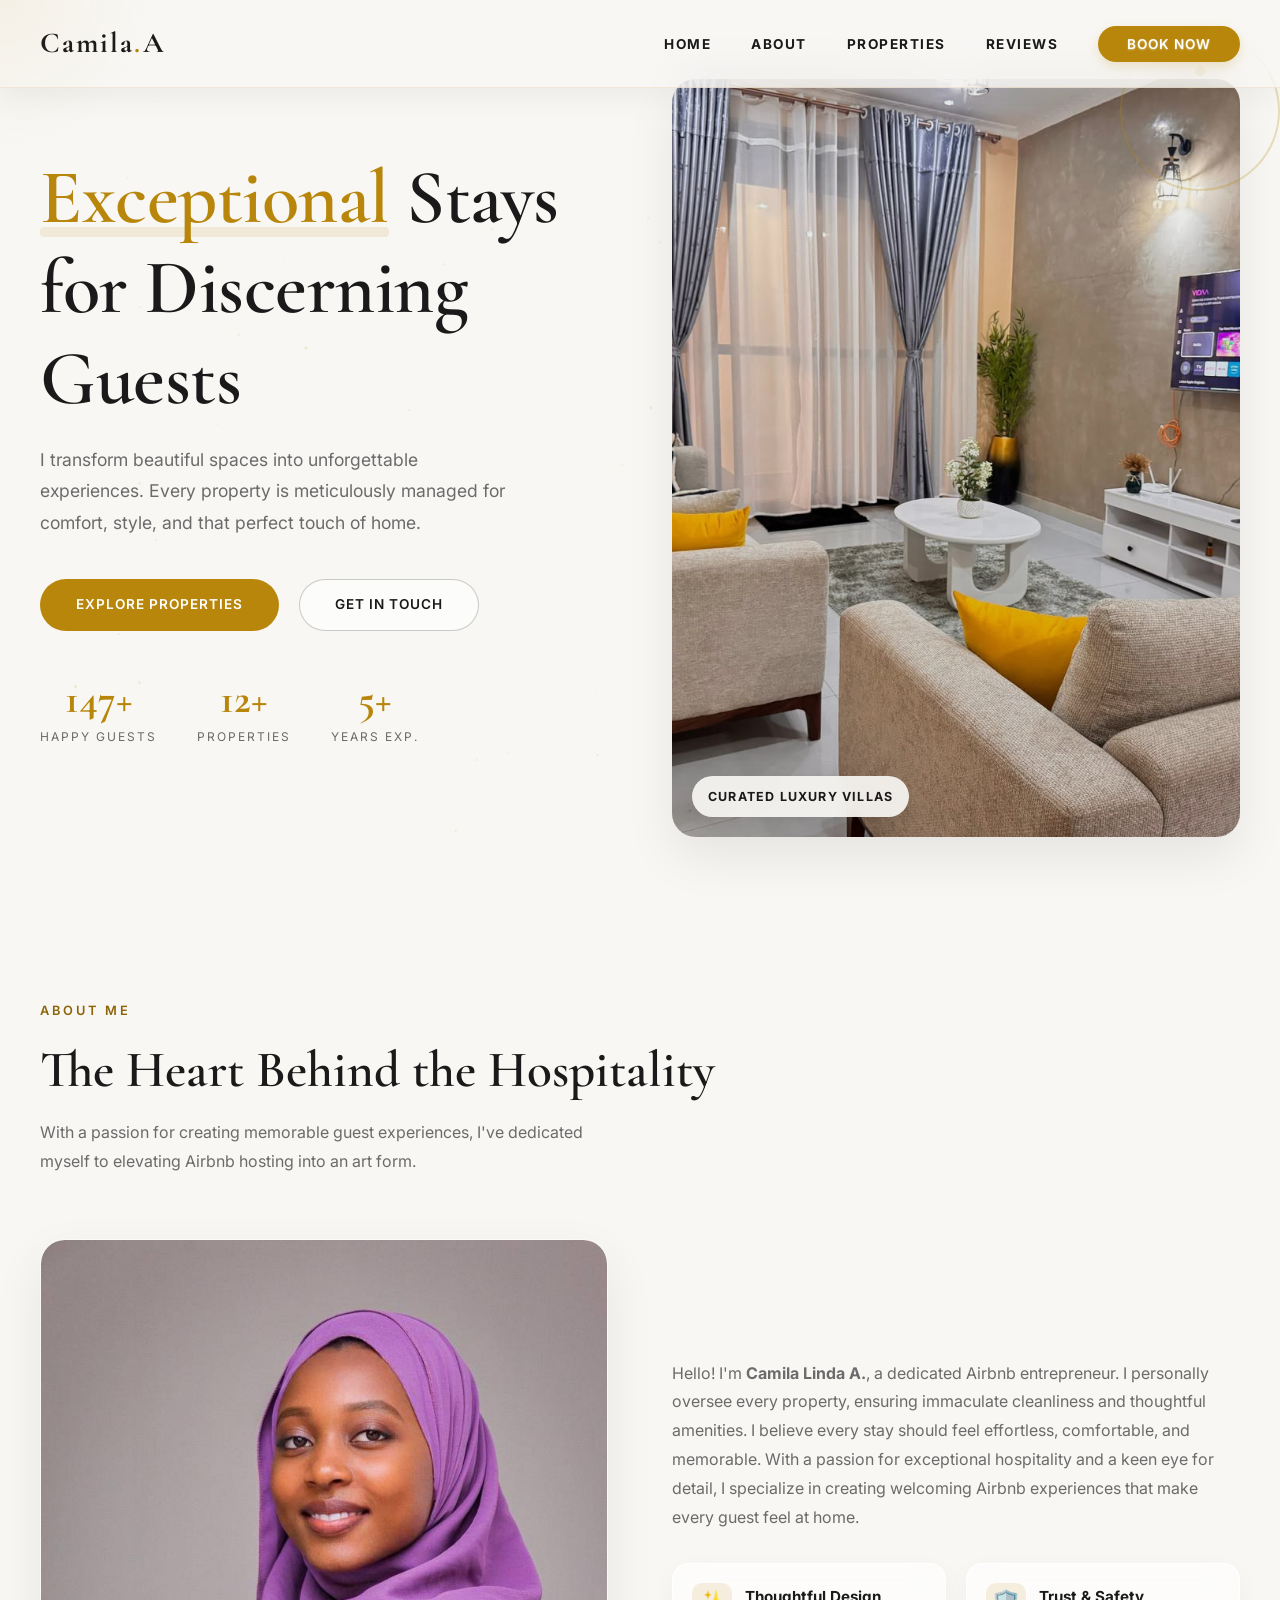
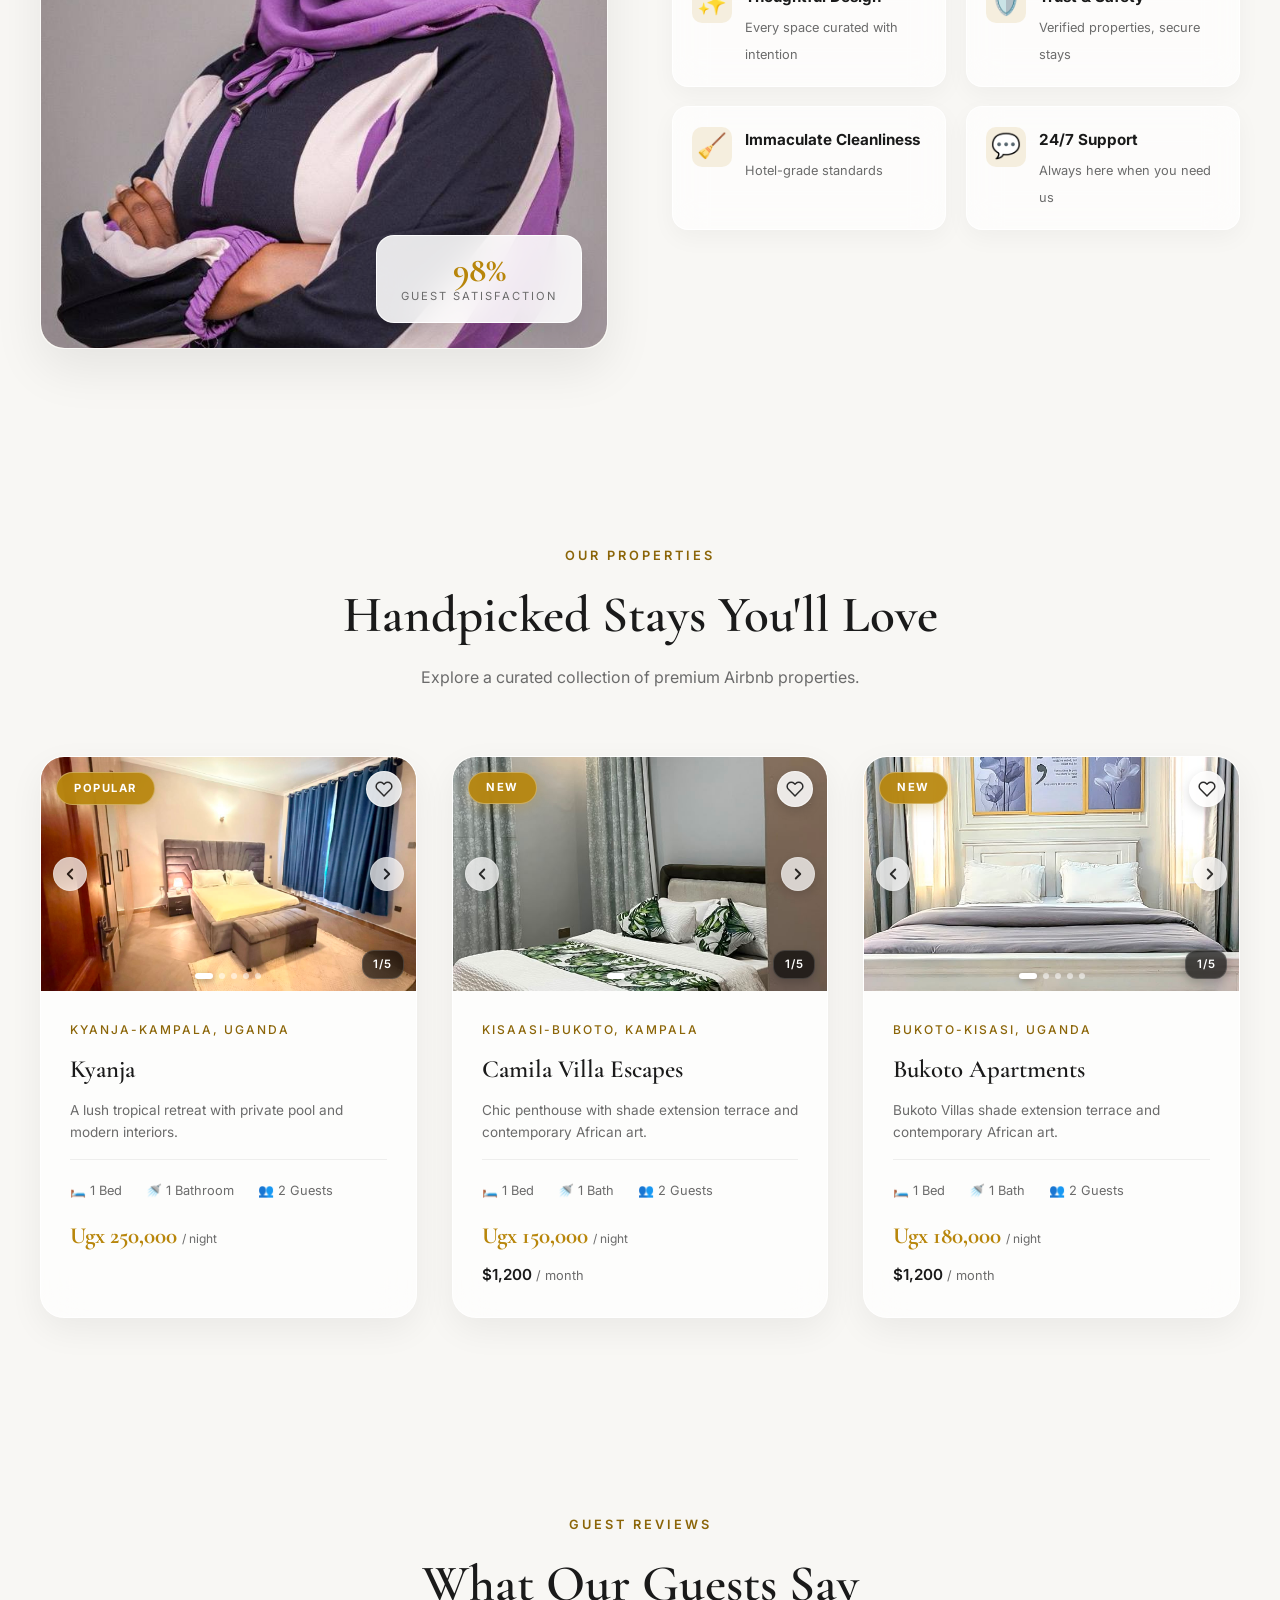
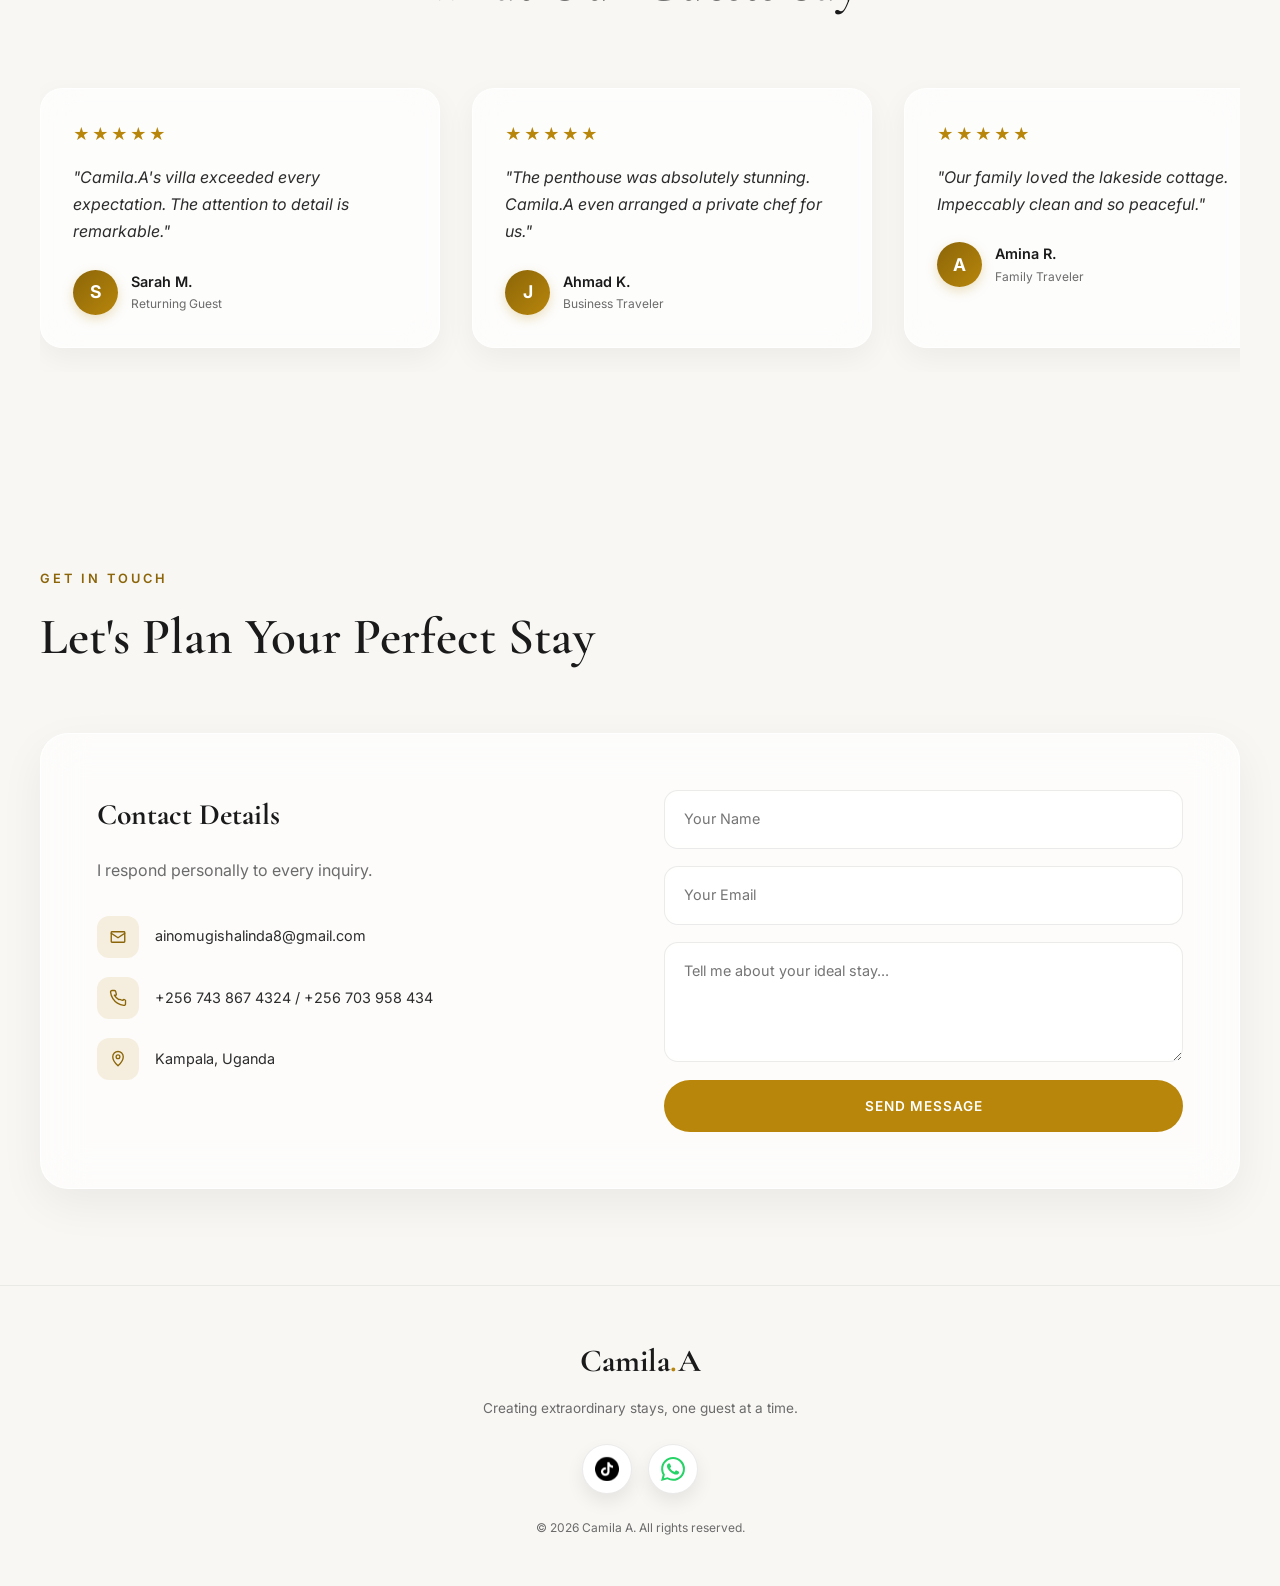
==== index.html @ 2a8a8378 "Update profile picture to camie's pic.jpg and make all property sliders smooth across all devices" ====
<!DOCTYPE html>
<html lang="en">
<head>
    <meta charset="UTF-8">
    <meta name="viewport" content="width=device-width, initial-scale=1.0">
    <meta name="description" content="Camila A. offers luxury Airbnb experiences with curated stays, elegant hospitality, and seamless guest support.">
    <meta name="theme-color" content="#F8F7F4">
    <title>Camila A. | Luxury Airbnb Portfolio</title>
    <link href="https://fonts.googleapis.com/css2?family=Cormorant+Garamond:ital,wght@0,400;0,500;0,600;0,700;1,400;1,500&family=Inter:opsz,wght@14..32,400;14..32,500;14..32,600;14..32,700&display=swap" rel="stylesheet">
    <link rel="icon" type="image/svg+xml" href="favicon.svg">
    <link rel="stylesheet" href="style.css">
</head>
<body>
    <div class="loader" id="loader">
        <div class="loader-logo">CAMILA.A</div>
        <div class="loader-bar"></div>
    </div>

    <div class="cursor-glow" id="cursorGlow"></div>
    <canvas id="particles-canvas"></canvas>
    <div class="toast" id="toast">✓ Message sent successfully!</div>

    <nav class="nav" id="nav">
        <a href="#" class="nav-logo">Camila<span>.</span>A</a>
        <ul class="nav-links" id="navLinks">
            <li><a href="#home" onclick="closeNav()">Home</a></li>
            <li><a href="#about" onclick="closeNav()">About</a></li>
            <li><a href="#properties" onclick="closeNav()">Properties</a></li>
            <li><a href="#testimonials" onclick="closeNav()">Reviews</a></li>
            <li><a href="#contact" class="nav-cta" onclick="closeNav()">Book Now</a></li>
        </ul>
        <button class="hamburger" id="hamburger" aria-label="Menu">
            <span></span><span></span><span></span>
        </button>
    </nav>

    <section class="hero" id="home">
        <div class="hero-content">
            <div class="hero-text">
                <h1><span>Exceptional</span> Stays for Discerning Guests</h1>
                <p class="hero-subtitle">I transform beautiful spaces into unforgettable experiences. Every property is meticulously managed for comfort, style, and that perfect touch of home.</p>
                <div class="hero-buttons">
                    <a href="#properties" class="btn btn-primary">Explore Properties</a>
                    <a href="#contact" class="btn btn-outline">Get in Touch</a>
                </div>
                <div class="hero-stats">
                    <div class="hero-stat"><div class="hero-stat-number" data-count="150">0</div><div class="hero-stat-label">Happy Guests</div></div>
                    <div class="hero-stat"><div class="hero-stat-number" data-count="12">0</div><div class="hero-stat-label">Properties</div></div>
                    <div class="hero-stat"><div class="hero-stat-number" data-count="5">0</div><div class="hero-stat-label">Years Exp.</div></div>
                </div>
            </div>
            <div class="hero-image-wrap">
                <div class="hero-image">
                    <img src="images/pic1.jpeg" alt="Luxury Airbnb property curated by Camila A." loading="eager">
                    <div class="hero-image-badge">Curated Luxury Villas</div>
                </div>
                <div class="hero-accent-circle"></div><div class="hero-accent-dot"></div>
            </div>
        </div>
    </section>

    <section class="section" id="about">
        <div class="section-header reveal"><div class="section-label">About Me</div><h2 class="section-title">The Heart Behind the Hospitality</h2><p class="section-desc">With a passion for creating memorable guest experiences, I've dedicated myself to elevating Airbnb hosting into an art form.</p></div>
        <div class="about-grid">
            <div class="about-image-wrap reveal">
                <img src="images/camie's pic.jpg" alt="Camila Linda A. - Founder & Airbnb Host" loading="lazy" class="about-img">
                <div class="about-badge">
                    <div class="about-badge-number">98%</div>
                    <div class="about-badge-text">Guest Satisfaction</div>
                </div>
            </div>
            <div class="reveal">
                <p class="about-intro">Hello! I'm <strong>Camila Linda A.</strong>, a dedicated Airbnb entrepreneur. I personally oversee every property, ensuring immaculate cleanliness and thoughtful amenities. I believe every stay should feel effortless, comfortable, and memorable. With a passion for exceptional hospitality and a keen eye for detail, I specialize in creating welcoming Airbnb experiences that make every guest feel at home.</p>
                <div class="about-features">
                    <div class="about-feature"><div class="about-feature-icon">✨</div><div class="about-feature-text"><strong>Thoughtful Design</strong><span>Every space curated with intention</span></div></div>
                    <div class="about-feature"><div class="about-feature-icon">🛡️</div><div class="about-feature-text"><strong>Trust & Safety</strong><span>Verified properties, secure stays</span></div></div>
                    <div class="about-feature"><div class="about-feature-icon">🧹</div><div class="about-feature-text"><strong>Immaculate Cleanliness</strong><span>Hotel-grade standards</span></div></div>
                    <div class="about-feature"><div class="about-feature-icon">💬</div><div class="about-feature-text"><strong>24/7 Support</strong><span>Always here when you need us</span></div></div>
                </div>
            </div>
        </div>
    </section>

    <section class="section" id="properties">
        <div class="section-header center reveal"><div class="section-label">Our Properties</div><h2 class="section-title">Handpicked Stays You'll Love</h2><p class="section-desc">Explore a curated collection of premium Airbnb properties.</p></div>
        <div class="properties-grid">
            <div class="property-card reveal">
                <div class="property-slider" id="kyanja-slider">
                    <div class="slider-track">
                        <div class="slide"><img src="images/pic3.jpeg" alt="Kyanja - Main View" loading="lazy"></div>
                        <div class="slide"><img src="images/pic1.jpeg" alt="Kyanja - View 1" loading="lazy"></div>
                        <div class="slide"><img src="images/pic2.jpeg" alt="Kyanja - View 2" loading="lazy"></div>
                        <div class="slide"><img src="images/pic4.jpeg" alt="Kyanja - View 3" loading="lazy"></div>
                        <div class="slide"><img src="images/pic5.jpeg" alt="Kyanja - View 4" loading="lazy"></div>
                    </div>

                    <div class="property-badge">Popular</div>

                    <button class="slider-heart-btn" aria-label="Save to favorites" title="Save to favorites">
                        <svg class="heart-icon" viewBox="0 0 24 24" fill="none" stroke="currentColor" stroke-width="2" stroke-linecap="round" stroke-linejoin="round">
                            <path d="M20.84 4.61a5.5 5.5 0 0 0-7.78 0L12 5.67l-1.06-1.06a5.5 5.5 0 0 0-7.78 7.78l1.06 1.06L12 21.23l7.78-7.78 1.06-1.06a5.5 5.5 0 0 0 0-7.78z"></path>
                        </svg>
                    </button>

                    <button class="slider-arrow prev-arrow" aria-label="Previous Image">
                        <svg width="18" height="18" viewBox="0 0 24 24" fill="none" stroke="currentColor" stroke-width="2.5" stroke-linecap="round" stroke-linejoin="round">
                            <polyline points="15 18 9 12 15 6"></polyline>
                        </svg>
                    </button>
                    <button class="slider-arrow next-arrow" aria-label="Next Image">
                        <svg width="18" height="18" viewBox="0 0 24 24" fill="none" stroke="currentColor" stroke-width="2.5" stroke-linecap="round" stroke-linejoin="round">
                            <polyline points="9 18 15 12 9 6"></polyline>
                        </svg>
                    </button>

                    <div class="slider-dots">
                        <span class="dot active" data-index="0"></span>
                        <span class="dot" data-index="1"></span>
                        <span class="dot" data-index="2"></span>
                        <span class="dot" data-index="3"></span>
                        <span class="dot" data-index="4"></span>
                    </div>

                    <div class="slider-counter">
                        <span class="current-slide">1</span>/<span class="total-slides">5</span>
                    </div>
                </div>
                <div class="property-body">
                    <div class="property-location"> Kyanja-Kampala, Uganda</div>
                    <div class="property-name">Kyanja</div>
                    <div class="property-desc">A lush tropical retreat with private pool and modern interiors.</div>
                    <div class="property-meta"><span>🛏️ 1 Bed</span><span>🚿 1 Bathroom</span><span>👥 2 Guests</span></div>
                    <div class="property-price">Ugx 250,000 <small>/ night</small></div>
                </div>
            </div>
            <div class="property-card reveal">
                <div class="property-slider" id="camila-villa-slider">
                    <div class="slider-track">
                        <div class="slide"><img src="images/pic001.jpeg" alt="Camila Villa Escapes - Main View" loading="lazy"></div>
                        <div class="slide"><img src="images/camie001.jpeg" alt="Camila Villa Escapes - View 1" loading="lazy"></div>
                        <div class="slide"><img src="images/camie002.jpeg" alt="Camila Villa Escapes - View 2" loading="lazy"></div>
                        <div class="slide"><img src="images/camie003.jpeg" alt="Camila Villa Escapes - View 3" loading="lazy"></div>
                        <div class="slide"><img src="images/camie004.jpeg" alt="Camila Villa Escapes - View 4" loading="lazy"></div>
                    </div>

                    <!-- Top-Left 'New' Badge -->
                    <div class="property-badge">New</div>

                    <!-- Top-Right Heart Icon -->
                    <button class="slider-heart-btn" aria-label="Save to favorites" title="Save to favorites">
                        <svg class="heart-icon" viewBox="0 0 24 24" fill="none" stroke="currentColor" stroke-width="2" stroke-linecap="round" stroke-linejoin="round">
                            <path d="M20.84 4.61a5.5 5.5 0 0 0-7.78 0L12 5.67l-1.06-1.06a5.5 5.5 0 0 0-7.78 7.78l1.06 1.06L12 21.23l7.78-7.78 1.06-1.06a5.5 5.5 0 0 0 0-7.78z"></path>
                        </svg>
                    </button>

                    <!-- Left and Right Navigation Arrows -->
                    <button class="slider-arrow prev-arrow" aria-label="Previous Image">
                        <svg width="18" height="18" viewBox="0 0 24 24" fill="none" stroke="currentColor" stroke-width="2.5" stroke-linecap="round" stroke-linejoin="round">
                            <polyline points="15 18 9 12 15 6"></polyline>
                        </svg>
                    </button>
                    <button class="slider-arrow next-arrow" aria-label="Next Image">
                        <svg width="18" height="18" viewBox="0 0 24 24" fill="none" stroke="currentColor" stroke-width="2.5" stroke-linecap="round" stroke-linejoin="round">
                            <polyline points="9 18 15 12 9 6"></polyline>
                        </svg>
                    </button>

                    
                    <div class="slider-dots">
                        <span class="dot active" data-index="0"></span>
                        <span class="dot" data-index="1"></span>
                        <span class="dot" data-index="2"></span>
                        <span class="dot" data-index="3"></span>
                        <span class="dot" data-index="4"></span>
                    </div>

                    
                    <div class="slider-counter">
                        <span class="current-slide">1</span>/<span class="total-slides">5</span>
                    </div>
                </div>
                <div class="property-body">
                    <div class="property-location"> Kisaasi-Bukoto, Kampala</div>
                    <div class="property-name">Camila Villa Escapes</div>
                    <div class="property-desc">Chic penthouse with shade extension terrace and contemporary African art.</div>
                    <div class="property-meta"><span>🛏️ 1 Bed</span><span>🚿 1 Bath</span><span>👥 2 Guests</span></div>
                    <div class="property-price">Ugx 150,000 <small>/ night</small></div>
                    <div class="property-price-monthly">$1,200 <small>/ month</small></div>
                </div>
            </div>
            <div class="property-card reveal">
                <div class="property-slider" id="bukoto-slider">
                    <div class="slider-track">
                        <div class="slide"><img src="images/pic006.jpeg" alt="Bukoto Apartments - Main View" loading="lazy"></div>
                        <div class="slide"><img src="images/bukoto001.jpeg" alt="Bukoto Apartments - View 1" loading="lazy"></div>
                        <div class="slide"><img src="images/bukoto002.jpeg" alt="Bukoto Apartments - View 2" loading="lazy"></div>
                        <div class="slide"><img src="images/bukoto003.jpeg" alt="Bukoto Apartments - View 3" loading="lazy"></div>
                        <div class="slide"><img src="images/bukoto004.jpeg" alt="Bukoto Apartments - View 4" loading="lazy"></div>
                    </div>

                    
                    <div class="property-badge">New</div>

                    
                    <button class="slider-heart-btn" aria-label="Save to favorites" title="Save to favorites">
                        <svg class="heart-icon" viewBox="0 0 24 24" fill="none" stroke="currentColor" stroke-width="2" stroke-linecap="round" stroke-linejoin="round">
                            <path d="M20.84 4.61a5.5 5.5 0 0 0-7.78 0L12 5.67l-1.06-1.06a5.5 5.5 0 0 0-7.78 7.78l1.06 1.06L12 21.23l7.78-7.78 1.06-1.06a5.5 5.5 0 0 0 0-7.78z"></path>
                        </svg>
                    </button>

                    
                    <button class="slider-arrow prev-arrow" aria-label="Previous Image">
                        <svg width="18" height="18" viewBox="0 0 24 24" fill="none" stroke="currentColor" stroke-width="2.5" stroke-linecap="round" stroke-linejoin="round">
                            <polyline points="15 18 9 12 15 6"></polyline>
                        </svg>
                    </button>
                    <button class="slider-arrow next-arrow" aria-label="Next Image">
                        <svg width="18" height="18" viewBox="0 0 24 24" fill="none" stroke="currentColor" stroke-width="2.5" stroke-linecap="round" stroke-linejoin="round">
                            <polyline points="9 18 15 12 9 6"></polyline>
                        </svg>
                    </button>

                    
                    <div class="slider-dots">
                        <span class="dot active" data-index="0"></span>
                        <span class="dot" data-index="1"></span>
                        <span class="dot" data-index="2"></span>
                        <span class="dot" data-index="3"></span>
                        <span class="dot" data-index="4"></span>
                    </div>

                    
                    <div class="slider-counter">
                        <span class="current-slide">1</span>/<span class="total-slides">5</span>
                    </div>
                </div>
                <div class="property-body">
                    <div class="property-location">Bukoto-Kisasi, Uganda</div>
                    <div class="property-name">Bukoto Apartments</div>
                    <div class="property-desc">Bukoto Villas shade extension terrace and contemporary African art.</div>
                    <div class="property-meta"><span>🛏️ 1 Bed</span><span>🚿 1 Bath</span><span>👥 2 Guests</span></div>
                    <div class="property-price">Ugx 180,000 <small>/ night</small></div>
                    <div class="property-price-monthly">$1,200 <small>/ month</small></div>
                </div>
            </div>
        </div>
    </section>

    <section class="section" id="testimonials">
        <div class="section-header center reveal"><div class="section-label">Guest Reviews</div><h2 class="section-title">What Our Guests Say</h2></div>
        <div class="testimonials-slider reveal">
            <div class="testimonial-card"><div class="testimonial-stars">★★★★★</div><p class="testimonial-text">"Camila.A's villa exceeded every expectation. The attention to detail is remarkable."</p><div class="testimonial-author"><div class="testimonial-avatar">S</div><div><div class="testimonial-name">Sarah M.</div><div class="testimonial-role">Returning Guest</div></div></div></div>
            <div class="testimonial-card"><div class="testimonial-stars">★★★★★</div><p class="testimonial-text">"The penthouse was absolutely stunning. Camila.A even arranged a private chef for us."</p><div class="testimonial-author"><div class="testimonial-avatar">J</div><div><div class="testimonial-name">Ahmad K.</div><div class="testimonial-role">Business Traveler</div></div></div></div>
            <div class="testimonial-card"><div class="testimonial-stars">★★★★★</div><p class="testimonial-text">"Our family loved the lakeside cottage. Impeccably clean and so peaceful."</p><div class="testimonial-author"><div class="testimonial-avatar">A</div><div><div class="testimonial-name">Amina R.</div><div class="testimonial-role">Family Traveler</div></div></div></div>
        </div>
    </section>

    <section class="section" id="contact">
        <div class="section-header reveal"><div class="section-label">Get in Touch</div><h2 class="section-title">Let's Plan Your Perfect Stay</h2></div>
        <div class="contact-grid reveal">
            <div class="contact-info"><h3>Contact Details</h3><p class="contact-intro">I respond personally to every inquiry.</p><div class="contact-detail"><div class="contact-detail-icon" aria-hidden="true"><svg viewBox="0 0 24 24" fill="none" stroke="currentColor" stroke-width="1.8" stroke-linecap="round" stroke-linejoin="round"><path d="M4 5h16a1 1 0 0 1 1 1v12a1 1 0 0 1-1 1H4a1 1 0 0 1-1-1V6a1 1 0 0 1 1-1z"></path><path d="m21 7-9 6-9-6"></path></svg></div><div>ainomugishalinda8@gmail.com</div></div><div class="contact-detail"><div class="contact-detail-icon" aria-hidden="true"><svg viewBox="0 0 24 24" fill="none" stroke="currentColor" stroke-width="1.8" stroke-linecap="round" stroke-linejoin="round"><path d="M22 16.92v3a2 2 0 0 1-2.18 2 19.79 19.79 0 0 1-8.63-3.07 19.5 19.5 0 0 1-6-6A19.79 19.79 0 0 1 2.08 4.18 2 2 0 0 1 4.06 2h3a2 2 0 0 1 2 1.72c.12.87.33 1.72.63 2.54a2 2 0 0 1-.45 2.11L7.1 8.1a16 16 0 0 0 6 6l.73-.14a2 2 0 0 1 2.11.45c.82.3 1.67.51 2.54.63A2 2 0 0 1 22 16.92z"></path></svg></div><div>+256 743 867 4324 / +256 703 958 434</div></div><div class="contact-detail"><div class="contact-detail-icon" aria-hidden="true"><svg viewBox="0 0 24 24" fill="none" stroke="currentColor" stroke-width="1.8" stroke-linecap="round" stroke-linejoin="round"><path d="M12 21s7-6.1 7-12a7 7 0 1 0-14 0c0 5.9 7 12 7 12z"></path><circle cx="12" cy="9" r="2.5"></circle></svg></div><div>Kampala, Uganda</div></div></div>
            <form class="contact-form" id="contactForm" action="https://formsubmit.co/ajax/ainomugishalinda8@gmail.com" method="POST" accept-charset="UTF-8"><input type="text" name="name" placeholder="Your Name" required><input type="email" name="email" placeholder="Your Email" required><textarea name="message" placeholder="Tell me about your ideal stay..." required></textarea><input type="hidden" name="_subject" value="New inquiry from Camila A. portfolio"><input type="hidden" name="_template" value="table"><input type="hidden" name="_captcha" value="false"><button type="submit" class="btn btn-primary">Send Message</button></form>
        </div>
    </section>

    <footer class="footer">
        <div class="footer-logo">Camila<span>.</span>A</div>
        <p>Creating extraordinary stays, one guest at a time.</p>
        <div class="footer-socials">
            <a class="social-tiktok" href="https://www.tiktok.com/@thatapartmentbabe" target="_blank" rel="noopener noreferrer" aria-label="TikTok">
                <img src="icons/3116491.png" alt="TikTok">
            </a>
            <a class="social-whatsapp" href="https://wa.me/256743867324" target="_blank" rel="noopener noreferrer" aria-label="WhatsApp" title="Chat on WhatsApp">
                <svg width="24" height="24" viewBox="0 0 24 24" fill="#25D366">
                    <path d="M17.472 14.382c-.297-.149-1.758-.867-2.03-.967-.273-.099-.471-.148-.67.15-.197.297-.767.966-.94 1.164-.173.199-.347.223-.644.075-.297-.15-1.255-.463-2.39-1.475-.883-.788-1.48-1.761-1.653-2.059-.173-.297-.018-.458.13-.606.134-.133.298-.347.446-.521.151-.172.2-.296.3-.495.099-.198.05-.372-.025-.521-.075-.148-.669-1.611-.916-2.206-.242-.579-.487-.501-.669-.51l-.57-.01c-.198 0-.52.074-.792.372s-1.04 1.016-1.04 2.479 1.065 2.876 1.213 3.074c.149.198 2.095 3.2 5.076 4.487.709.306 1.263.489 1.694.626.712.226 1.36.194 1.872.118.571-.085 1.758-.719 2.006-1.413.248-.695.248-1.29.173-1.414-.074-.124-.272-.198-.57-.347m-5.421 7.403h-.004a9.87 9.87 0 01-5.031-1.378l-.361-.214-3.741.982.998-3.648-.235-.374a9.86 9.86 0 01-1.51-5.26c.001-5.45 4.436-9.884 9.888-9.884 2.64 0 5.122 1.03 6.988 2.898a9.825 9.825 0 012.893 6.994c-.003 5.45-4.437 9.884-9.885 9.884m8.413-18.297A11.815 11.815 0 0012.05 0C5.495 0 .16 5.335.157 11.892c-.001 2.096.547 4.142 1.588 5.945L0 24l6.335-1.662a11.818 11.818 0 005.71 1.461h.005c6.554 0 11.89-5.335 11.893-11.893a11.821 11.821 0 00-3.475-8.412"/>
                </svg>
            </a>
        </div>
        <p style="font-size:0.75rem;">© 2026 Camila A. All rights reserved.</p>
    </footer>

    
    <a href="https://wa.me/256743867324" target="_blank" rel="noopener noreferrer" class="whatsapp-float" id="whatsappFloat" aria-label="Chat on WhatsApp" title="Chat on WhatsApp">
        <svg class="whatsapp-icon-svg" width="32" height="32" viewBox="0 0 24 24" fill="#FFFFFF">
            <path d="M17.472 14.382c-.297-.149-1.758-.867-2.03-.967-.273-.099-.471-.148-.67.15-.197.297-.767.966-.94 1.164-.173.199-.347.223-.644.075-.297-.15-1.255-.463-2.39-1.475-.883-.788-1.48-1.761-1.653-2.059-.173-.297-.018-.458.13-.606.134-.133.298-.347.446-.521.151-.172.2-.296.3-.495.099-.198.05-.372-.025-.521-.075-.148-.669-1.611-.916-2.206-.242-.579-.487-.501-.669-.51l-.57-.01c-.198 0-.52.074-.792.372s-1.04 1.016-1.04 2.479 1.065 2.876 1.213 3.074c.149.198 2.095 3.2 5.076 4.487.709.306 1.263.489 1.694.626.712.226 1.36.194 1.872.118.571-.085 1.758-.719 2.006-1.413.248-.695.248-1.29.173-1.414-.074-.124-.272-.198-.57-.347m-5.421 7.403h-.004a9.87 9.87 0 01-5.031-1.378l-.361-.214-3.741.982.998-3.648-.235-.374a9.86 9.86 0 01-1.51-5.26c.001-5.45 4.436-9.884 9.888-9.884 2.64 0 5.122 1.03 6.988 2.898a9.825 9.825 0 012.893 6.994c-.003 5.45-4.437 9.884-9.885 9.884m8.413-18.297A11.815 11.815 0 0012.05 0C5.495 0 .16 5.335.157 11.892c-.001 2.096.547 4.142 1.588 5.945L0 24l6.335-1.662a11.818 11.818 0 005.71 1.461h.005c6.554 0 11.89-5.335 11.893-11.893a11.821 11.821 0 00-3.475-8.412"/>
        </svg>
    </a>

    <script src="script.js"></script>
</body>
</html>
---- style.css ----
:root {
    --bg: #F8F7F4;
    --bg-secondary: #F1EFEB;
    --bg-card: #FFFFFF;
    --gold: #B8860B;
    --gold-light: #D4AF37;
    --gold-dark: #8B6508;
    --accent-teal: #3D5A5C;
    --text: #2C2C2C;
    --text-light: #6B6B6B;
    --text-dark: #1A1A1A;
    --border-subtle: rgba(0, 0, 0, 0.06);
    --shadow-card: 0 20px 50px rgba(0, 0, 0, 0.08);
    --shadow-gold: 0 8px 24px rgba(184, 134, 11, 0.15);
    --transition-smooth: cubic-bezier(0.25, 0.46, 0.45, 0.94);
    --transition-bounce: cubic-bezier(0.34, 1.56, 0.64, 1);
}

* { margin: 0; padding: 0; box-sizing: border-box; }

html { scroll-behavior: smooth; scroll-padding-top: 100px; scrollbar-width: thin; scrollbar-color: var(--gold) var(--bg); }
img { display: block; max-width: 100%; height: auto; }
button, input, textarea, select { font: inherit; }
::-webkit-scrollbar { width: 6px; }
::-webkit-scrollbar-track { background: var(--bg); }
::-webkit-scrollbar-thumb { background: var(--gold); border-radius: 10px; }

body {
    font-family: 'Inter', sans-serif;
    background-color: var(--bg);
    color: var(--text);
    overflow-x: hidden;
    line-height: 1.7;
    -webkit-font-smoothing: antialiased;
}

#particles-canvas {
    position: fixed; top: 0; left: 0; width: 100%; height: 100%;
    pointer-events: none; z-index: 0; opacity: 0.25;
}

.loader {
    position: fixed; top: 0; left: 0; width: 100%; height: 100%;
    background: var(--bg); z-index: 9999; display: flex;
    align-items: center; justify-content: center;
    transition: opacity 0.6s ease, visibility 0.6s ease;
}
.loader.hidden { opacity: 0; visibility: hidden; pointer-events: none; }
.loader-logo {
    font-family: 'Cormorant Garamond', serif;
    font-size: 3.5rem; font-weight: 600; color: var(--gold);
    letter-spacing: 4px; animation: loaderPulse 1.5s ease-in-out infinite;
}
.loader-bar {
    width: 120px; height: 2px; background: rgba(184, 134, 11, 0.2);
    margin: 20px auto 0; border-radius: 2px; overflow: hidden; position: relative;
}
.loader-bar::after {
    content: ''; position: absolute; top: 0; left: -100%; width: 100%; height: 100%;
    background: var(--gold); animation: loaderBar 1.2s ease-in-out infinite;
}
@keyframes loaderPulse {
    0%, 100% { opacity: 0.6; transform: scale(0.97); }
    50% { opacity: 1; transform: scale(1); }
}
@keyframes loaderBar {
    0% { left: -100%; } 50% { left: 100%; } 100% { left: 100%; }
}

.nav {
    position: fixed; top: 0; left: 0; width: 100%; z-index: 1000;
    padding: 1.2rem 2.5rem; transition: all 0.4s var(--transition-smooth);
    display: flex; align-items: center; justify-content: space-between;
    background: rgba(248, 247, 244, 0.72);
    backdrop-filter: blur(22px);
    -webkit-backdrop-filter: blur(22px);
    border-bottom: 1px solid rgba(184, 134, 11, 0.12);
    box-shadow: 0 10px 30px rgba(0, 0, 0, 0.05);
}
.nav.scrolled {
    background: rgba(248, 247, 244, 0.95); backdrop-filter: blur(24px);
    -webkit-backdrop-filter: blur(24px); padding: 0.9rem 2.5rem;
    border-bottom: 1px solid rgba(184, 134, 11, 0.16); box-shadow: 0 12px 35px rgba(0, 0, 0, 0.08);
}
.nav-logo {
    font-family: 'Cormorant Garamond', serif;
    font-size: 1.8rem; font-weight: 700; color: var(--text-dark);
    letter-spacing: 2px; text-decoration: none; transition: color 0.3s;
}
.nav-logo span { color: var(--gold); }
.nav-links { display: flex; list-style: none; gap: 2.5rem; align-items: center; }
.nav-links a {
    color: var(--text-dark); text-decoration: none; font-size: 0.85rem;
    font-weight: 700; letter-spacing: 1.5px; text-transform: uppercase;
    transition: color 0.3s; position: relative; padding: 0.3rem 0;
    text-shadow: 0 1px 2px rgba(255, 255, 255, 0.4);
}
.nav-links a::after {
    content: ''; position: absolute; bottom: -4px; left: 0; width: 0;
    height: 1.5px; background: var(--gold); transition: width 0.35s var(--transition-smooth);
}
.nav-links a:hover { color: var(--text-dark); }
.nav-links a:hover::after { width: 100%; }
.nav-cta {
    background: var(--gold); color: #FFFFFF !important; padding: 0.6rem 1.8rem !important;
    border-radius: 50px; font-weight: 600 !important; letter-spacing: 1px !important;
    transition: all 0.35s var(--transition-bounce) !important;
    box-shadow: 0 4px 12px rgba(184, 134, 11, 0.2);
}
.nav-cta:hover { background: var(--gold-dark) !important; transform: translateY(-2px); box-shadow: var(--shadow-gold); }
.nav-cta::after { display: none !important; }
.hamburger { display: none; flex-direction: column; gap: 5px; cursor: pointer; background: none; border: none; z-index: 1001; }
.hamburger span { width: 28px; height: 2px; background: var(--text-dark); transition: all 0.3s ease; border-radius: 2px; }
.hamburger.active span:nth-child(1) { transform: rotate(45deg) translate(5px, 5px); }
.hamburger.active span:nth-child(2) { opacity: 0; }
.hamburger.active span:nth-child(3) { transform: rotate(-45deg) translate(5px, -5px); }

@media (max-width: 900px) {
    .nav-links {
        position: fixed; top: 0; right: -100%; width: 280px; height: 100vh;
        background: rgba(248, 247, 244, 0.95); backdrop-filter: blur(25px);
        -webkit-backdrop-filter: blur(25px); flex-direction: column;
        justify-content: center; gap: 2rem; transition: right 0.5s var(--transition-smooth);
        border-left: 1px solid var(--border-subtle); box-shadow: -5px 0 30px rgba(0,0,0,0.05);
    }
    .nav-links.active { right: 0; }
    .hamburger { display: flex; }
}

.section { position: relative; z-index: 1; padding: 6rem 2.5rem; max-width: 1300px; margin: 0 auto; scroll-margin-top: 100px; }

.hero { min-height: 100vh; display: flex; align-items: center; position: relative; z-index: 1; padding: 2rem 2.5rem; max-width: 1300px; margin: 0 auto; }
.hero-content { display: grid; grid-template-columns: 1fr 1fr; gap: 4rem; align-items: center; width: 100%; }
.hero-text { position: relative; z-index: 2; }
.hero-badge {
    display: inline-block; background: rgba(184, 134, 11, 0.08);
    border: 1px solid rgba(184, 134, 11, 0.2); color: var(--gold-dark);
    padding: 0.5rem 1.2rem; border-radius: 50px; font-size: 0.8rem;
    letter-spacing: 3px; text-transform: uppercase; font-weight: 600;
    margin-bottom: 1.8rem; animation: fadeInUp 0.8s ease forwards;
}
.hero h1 {
    font-family: 'Cormorant Garamond', serif; font-size: clamp(3rem, 6vw, 4.8rem);
    font-weight: 600; color: var(--text-dark); line-height: 1.18;
    letter-spacing: -0.5px; margin-bottom: 1.2rem; max-width: 620px;
    animation: fadeInUp 0.8s 0.15s ease forwards; opacity: 0; animation-fill-mode: forwards;
}
.hero h1 span { color: var(--gold); position: relative; display: inline-block; }
.hero h1 span::after {
    content: ''; position: absolute; bottom: 6px; left: 0; width: 100%;
    height: 10px; background: rgba(184, 134, 11, 0.12); z-index: -1; border-radius: 4px;
}
.hero-subtitle {
    font-size: 1.1rem; color: var(--text-light); max-width: 480px;
    margin-bottom: 2.5rem; line-height: 1.8;
    animation: fadeInUp 0.8s 0.3s ease forwards; opacity: 0; animation-fill-mode: forwards;
}
.hero-buttons {
    display: flex; gap: 1.2rem; flex-wrap: wrap;
    animation: fadeInUp 0.8s 0.45s ease forwards; opacity: 0; animation-fill-mode: forwards;
}
.btn {
    padding: 0.85rem 2.2rem;
    border-radius: 50px;
    font-weight: 600;
    letter-spacing: 1px;
    text-transform: uppercase;
    font-size: 0.85rem;
    cursor: pointer;
    text-decoration: none;
    display: inline-block;
    transition: all 0.35s var(--transition-bounce);
    border: none;
    font-family: 'Inter', sans-serif;
    backdrop-filter: blur(8px);
    -webkit-backdrop-filter: blur(8px);
}
.btn-primary { 
    background: var(--gold);
    color: #FFFFFF;
    border: 1px solid rgba(184, 134, 11, 0.3);
}
.btn-primary:hover { 
    background: var(--gold-dark);
    transform: translateY(-3px);
    box-shadow: 0 15px 35px rgba(184, 134, 11, 0.3);
}
.btn-outline { 
    background: rgba(255, 255, 255, 0.6);
    color: var(--text-dark);
    border: 1.5px solid rgba(0, 0, 0, 0.2);
    backdrop-filter: blur(10px);
    -webkit-backdrop-filter: blur(10px);
}
.btn-outline:hover { 
    border-color: var(--gold);
    color: var(--gold-dark);
    transform: translateY(-3px);
    box-shadow: 0 15px 35px rgba(184, 134, 11, 0.15);
    background: rgba(255, 255, 255, 0.8);
}
.hero-image-wrap { position: relative; animation: fadeInUp 0.8s 0.35s ease forwards; opacity: 0; animation-fill-mode: forwards; }
.hero-image {
    width: 100%; aspect-ratio: 3/4; border-radius: 24px; background: #EAE7DC;
    overflow: hidden; box-shadow: var(--shadow-card); display: flex; align-items: center; justify-content: center;
    position: relative; transform: translateY(8px);
}
.hero-image img {
    width: 100%; height: 100%; object-fit: cover; display: block;
}
.hero-image::before {
    content: '';
    position: absolute;
    inset: 0;
    background: linear-gradient(180deg, rgba(0,0,0,0.06) 0%, rgba(0,0,0,0.18) 100%);
    pointer-events: none;
}
.hero-image-badge {
    position: absolute;
    bottom: 20px;
    left: 20px;
    background: rgba(248, 247, 244, 0.92);
    color: var(--text-dark);
    padding: 0.6rem 1rem;
    border-radius: 999px;
    font-size: 0.78rem;
    font-weight: 700;
    letter-spacing: 1.2px;
    text-transform: uppercase;
    box-shadow: 0 10px 24px rgba(0,0,0,0.12);
    backdrop-filter: blur(8px);
}
.hero-image-placeholder {
    width: 100%; height: 100%; background: linear-gradient(135deg, #EAE7DC 0%, #D8D5CB 50%, #EAE7DC 100%);
    display: flex; align-items: center; justify-content: center;
}
.hero-image-placeholder .icon-large { font-size: 6rem; opacity: 0.8; animation: floatIcon 4s ease-in-out infinite; }
@keyframes floatIcon { 0%, 100% { transform: translateY(0); } 50% { transform: translateY(-20px); } }
.hero-accent-circle {
    position: absolute; width: 160px; height: 160px; border-radius: 50%;
    border: 2px solid rgba(184, 134, 11, 0.25); top: -40px; right: -40px;
    animation: rotateSlow 25s linear infinite; pointer-events: none;
}
.hero-accent-dot {
    position: absolute; width: 10px; height: 10px; background: var(--gold);
    border-radius: 50%; top: -5px; right: 35px; animation: orbitDot 25s linear infinite; pointer-events: none;
}
@keyframes rotateSlow { from { transform: rotate(0deg); } to { transform: rotate(360deg); } }
@keyframes orbitDot { 0% { transform: rotate(0deg) translateX(80px) rotate(0deg); } 100% { transform: rotate(360deg) translateX(80px) rotate(-360deg); } }
.hero-stats {
    display: flex; gap: 2.5rem; margin-top: 3rem;
    animation: fadeInUp 0.8s 0.55s ease forwards; opacity: 0; animation-fill-mode: forwards;
}
.hero-stat { text-align: center; }
.hero-stat-number { font-family: 'Cormorant Garamond', serif; font-size: 2.6rem; font-weight: 700; color: var(--gold); line-height: 1; }
.hero-stat-label { font-size: 0.75rem; color: var(--text-light); letter-spacing: 2px; text-transform: uppercase; margin-top: 0.4rem; }
@keyframes fadeInUp { from { opacity: 0; transform: translateY(35px); } to { opacity: 1; transform: translateY(0); } }

@media (max-width: 900px) {
    .hero-content { grid-template-columns: 1fr; gap: 2.5rem; text-align: center; }
    .hero-subtitle { margin-left: auto; margin-right: auto; }
    .hero-buttons { justify-content: center; }
    .hero-stats { justify-content: center; }
    .hero-image-wrap { max-width: 350px; margin: 0 auto; }
    .hero-accent-circle, .hero-accent-dot { display: none; }
    .hero h1 { font-size: 2.6rem; }
}

@media (max-width: 600px) {
    .section { padding: 5rem 1.1rem; }
    .hero { padding: 1.2rem 1.1rem; min-height: auto; padding-top: 7rem; }
    .hero h1 { font-size: 2.3rem; line-height: 1.1; }
    .hero-subtitle { font-size: 1rem; margin-bottom: 1.8rem; }
    .hero-buttons { flex-direction: column; align-items: stretch; }
    .hero-buttons .btn { width: 100%; text-align: center; }
    .hero-stats { flex-wrap: wrap; gap: 1rem 1.5rem; margin-top: 2rem; }
    .hero-stat-number { font-size: 2rem; }
    .section-title { font-size: 1.8rem; }
    .section-desc { font-size: 0.95rem; }
    .about-features { grid-template-columns: 1fr; }
    .properties-grid { grid-template-columns: 1fr; gap: 1.25rem; }
    .property-meta { flex-wrap: wrap; gap: 0.8rem 1rem; }
    .testimonial-card { min-width: 85vw; padding: 1.5rem; }
    .contact-grid { grid-template-columns: 1fr; padding: 1.5rem; gap: 1.5rem; }
    .contact-detail { align-items: flex-start; }
    .contact-form button { width: 100%; }
    .footer { padding: 2.2rem 1.1rem; }
}

@media (max-width: 480px) {
    .nav { padding: 1rem 1rem; }
    .nav-logo { font-size: 1.55rem; }
    .nav-links { width: 100%; border-left: none; }
    .hero h1 { font-size: 2rem; }
    .hero-image-badge { left: 12px; bottom: 12px; font-size: 0.7rem; padding: 0.55rem 0.8rem; }
    .about-badge { position: absolute; bottom: 15px; right: 15px; padding: 0.75rem 1.1rem; }
    .about-badge-number { font-size: 1.6rem; }
    .about-badge-text { font-size: 0.65rem; }
    .about-image-wrap { padding: 0; }
}

.section-label {
    display: inline-block; color: var(--gold-dark); font-size: 0.8rem;
    letter-spacing: 3px; text-transform: uppercase; font-weight: 600; margin-bottom: 1rem;
}
.section-title {
    font-family: 'Cormorant Garamond', serif; font-size: clamp(2rem, 4vw, 3.2rem);
    font-weight: 600; color: var(--text-dark); margin-bottom: 1rem; line-height: 1.25;
}
.section-desc { color: var(--text-light); max-width: 550px; font-size: 1rem; line-height: 1.8; }
.section-header { margin-bottom: 4rem; }
.section-header.center { text-align: center; }
.section-header.center .section-desc { margin: 0 auto; }

.about-grid { display: grid; grid-template-columns: 1fr 1fr; gap: 4rem; align-items: center; }
.about-intro { color: var(--text-light); line-height: 1.8; margin-bottom: 1.5rem; }
.about-image-wrap {
    position: relative;
    border-radius: 24px;
    overflow: hidden;
    box-shadow: var(--shadow-card);
    aspect-ratio: 4/5;
    background: #EAE7DC;
    display: flex;
    align-items: center;
    justify-content: center;
    border: 1px solid rgba(255, 255, 255, 0.8);
}
.about-image-wrap .about-img {
    width: 100%;
    height: 100%;
    object-fit: cover;
    object-position: center top;
    display: block;
    border-radius: 24px;
    transition: transform 0.6s var(--transition-smooth);
}
.about-image-wrap:hover .about-img {
    transform: scale(1.04);
}
.about-badge {
    position: absolute;
    bottom: 25px;
    right: 25px;
    z-index: 5;
    background: rgba(255, 255, 255, 0.88);
    border: 1px solid rgba(255, 255, 255, 0.9);
    backdrop-filter: blur(16px);
    -webkit-backdrop-filter: blur(16px);
    padding: 1rem 1.5rem;
    border-radius: 18px;
    text-align: center;
    box-shadow: 0 15px 35px rgba(0, 0, 0, 0.12);
    transition: transform 0.35s var(--transition-bounce);
}
.about-image-wrap:hover .about-badge {
    transform: translateY(-4px);
}
.about-badge-number { font-family: 'Cormorant Garamond', serif; font-size: 2.2rem; font-weight: 700; color: var(--gold); line-height: 1; }
.about-badge-text { font-size: 0.7rem; color: var(--text-light); letter-spacing: 2px; text-transform: uppercase; }
.about-features { display: grid; grid-template-columns: 1fr 1fr; gap: 1.2rem; margin-top: 2rem; }
.about-feature {
    display: flex;
    align-items: flex-start;
    gap: 0.8rem;
    padding: 1.2rem;
    border-radius: 16px;
    background: rgba(255, 255, 255, 0.65);
    border: 1px solid rgba(255, 255, 255, 0.8);
    backdrop-filter: blur(16px);
    -webkit-backdrop-filter: blur(16px);
    transition: all 0.35s var(--transition-bounce);
    box-shadow: 0 8px 24px rgba(0, 0, 0, 0.04);
}
.about-feature:hover { 
    border-color: rgba(184, 134, 11, 0.35);
    transform: translateY(-4px);
    box-shadow: 0 16px 36px rgba(184, 134, 11, 0.12);
    background: rgba(255, 255, 255, 0.88);
}
.about-feature-icon { font-size: 1.5rem; flex-shrink: 0; width: 40px; height: 40px; border-radius: 10px; background: rgba(184, 134, 11, 0.12); display: flex; align-items: center; justify-content: center; }
.about-feature-text strong { display: block; color: var(--text-dark); font-size: 0.95rem; margin-bottom: 0.2rem; }
.about-feature-text span { font-size: 0.8rem; color: var(--text-light); }

@media (max-width: 900px) { .about-grid { grid-template-columns: 1fr; } }

.properties-grid { display: grid; grid-template-columns: repeat(auto-fit, minmax(320px, 1fr)); gap: 2.2rem; }
.property-card {
    background: rgba(255, 255, 255, 0.68);
    border-radius: 24px;
    overflow: hidden;
    border: 1px solid rgba(255, 255, 255, 0.8);
    backdrop-filter: blur(20px);
    -webkit-backdrop-filter: blur(20px);
    transition: all 0.45s var(--transition-smooth);
    cursor: pointer;
    box-shadow: 0 12px 35px rgba(0, 0, 0, 0.06);
}
.property-card:hover {
    transform: translateY(-8px);
    box-shadow: 0 30px 65px rgba(184, 134, 11, 0.15);
    border-color: rgba(184, 134, 11, 0.4);
    background: rgba(255, 255, 255, 0.88);
}
.property-image { width: 100%; aspect-ratio: 16/10; background: #EAE7DC; position: relative; overflow: hidden; display: flex; align-items: center; justify-content: center; }
.property-image .img-placeholder { font-size: 4rem; opacity: 0.5; transition: transform 0.5s ease; }
.property-image img { width: 100%; height: 100%; object-fit: cover; display: block; }
.property-card:hover .property-image .img-placeholder { transform: scale(1.1); opacity: 0.7; }
.property-badge { position: absolute; top: 15px; left: 15px; background: rgba(184, 134, 11, 0.92); color: #FFF; padding: 0.35rem 1.1rem; border-radius: 50px; font-size: 0.7rem; font-weight: 700; letter-spacing: 1.5px; text-transform: uppercase; z-index: 10; backdrop-filter: blur(8px); -webkit-backdrop-filter: blur(8px); border: 1px solid rgba(255, 255, 255, 0.3); box-shadow: 0 4px 14px rgba(184, 134, 11, 0.25); }
.property-body { padding: 1.8rem; }
.property-location { font-size: 0.75rem; color: var(--gold-dark); letter-spacing: 2px; text-transform: uppercase; margin-bottom: 0.5rem; font-weight: 500; }
.property-name { font-family: 'Cormorant Garamond', serif; font-size: 1.55rem; color: var(--text-dark); margin-bottom: 0.6rem; font-weight: 600; }
.property-desc { font-size: 0.85rem; color: var(--text-light); line-height: 1.6; margin-bottom: 1rem; }
.property-meta { display: flex; gap: 1.5rem; padding-top: 1.2rem; border-top: 1px solid var(--border-subtle); font-size: 0.8rem; color: var(--text-light); }
.property-price { font-family: 'Cormorant Garamond', serif; font-size: 1.45rem; font-weight: 700; color: var(--gold); margin-top: 1rem; }
.property-price small { font-size: 0.75rem; font-weight: 400; color: var(--text-light); font-family: 'Inter', sans-serif; }
.property-price-monthly { font-family: 'Inter', sans-serif; font-size: 0.95rem; font-weight: 600; color: var(--text-dark); margin-top: 0.35rem; }
.property-price-monthly small { font-size: 0.8rem; color: var(--text-light); font-weight: 400; }

.testimonials-slider { 
    display: flex; 
    gap: 2rem; 
    overflow-x: auto; 
    padding-bottom: 1.5rem; 
    padding-top: 0.5rem;
    scrollbar-width: none; 
    cursor: grab;
    user-select: none;
}
.testimonials-slider::-webkit-scrollbar { display: none; }
.testimonials-slider:active { cursor: grabbing; }
.testimonial-card { 
    min-width: 340px; 
    max-width: 400px;
    flex-shrink: 0; 
    background: rgba(255, 255, 255, 0.68);
    border: 1px solid rgba(255, 255, 255, 0.8);
    border-radius: 22px; 
    padding: 2rem; 
    backdrop-filter: blur(18px);
    -webkit-backdrop-filter: blur(18px);
    transition: all 0.4s var(--transition-smooth);
    box-shadow: 0 10px 30px rgba(0, 0, 0, 0.05);
}
.testimonial-card:hover { 
    background: rgba(255, 255, 255, 0.88);
    border-color: rgba(184, 134, 11, 0.35);
    transform: translateY(-5px);
    box-shadow: 0 20px 45px rgba(184, 134, 11, 0.12);
}
.testimonial-stars { color: var(--gold); font-size: 1rem; margin-bottom: 1rem; letter-spacing: 2px; }
.testimonial-text { font-style: italic; color: var(--text); line-height: 1.7; margin-bottom: 1.5rem; }
.testimonial-author { display: flex; align-items: center; gap: 0.8rem; }
.testimonial-avatar { width: 45px; height: 45px; border-radius: 50%; background: linear-gradient(135deg, var(--gold-dark), var(--gold)); display: flex; align-items: center; justify-content: center; font-weight: 700; color: #FFF; font-size: 1.1rem; box-shadow: 0 4px 12px rgba(184, 134, 11, 0.25); }
.testimonial-name { font-weight: 600; color: var(--text-dark); font-size: 0.9rem; }
.testimonial-role { font-size: 0.75rem; color: var(--text-light); }

.contact-grid { 
    display: grid; 
    grid-template-columns: 1fr 1fr; 
    gap: 3rem; 
    background: rgba(255, 255, 255, 0.65);
    border-radius: 28px; 
    padding: 3.5rem; 
    border: 1px solid rgba(255, 255, 255, 0.8);
    backdrop-filter: blur(22px);
    -webkit-backdrop-filter: blur(22px);
    box-shadow: 0 15px 45px rgba(0, 0, 0, 0.06);
}
.contact-info h3 { font-family: 'Cormorant Garamond', serif; font-size: 1.85rem; color: var(--text-dark); margin-bottom: 1rem; }
.contact-intro { color: var(--text-light); margin-bottom: 2rem; }
.contact-detail { display: flex; align-items: center; gap: 1rem; margin-bottom: 1.2rem; color: var(--text); font-size: 0.9rem; }
.contact-detail-icon { width: 42px; height: 42px; border-radius: 12px; background: rgba(184, 134, 11, 0.12); display: flex; align-items: center; justify-content: center; color: var(--gold-dark); flex-shrink: 0; }
.contact-detail-icon svg { width: 18px; height: 18px; }
.contact-form { display: flex; flex-direction: column; gap: 1.1rem; }
.contact-form input, .contact-form textarea { background: rgba(255, 255, 255, 0.6); border: 1px solid rgba(0, 0, 0, 0.08); padding: 1rem 1.2rem; border-radius: 14px; color: var(--text-dark); font-family: 'Inter', sans-serif; font-size: 0.9rem; transition: all 0.3s ease; outline: none; backdrop-filter: blur(8px); -webkit-backdrop-filter: blur(8px); }
.contact-form input:focus, .contact-form textarea:focus { border-color: var(--gold); box-shadow: 0 0 0 4px rgba(184, 134, 11, 0.15); background: rgba(255, 255, 255, 0.95); }
.contact-form textarea { min-height: 120px; resize: vertical; }

@media (max-width: 768px) { .contact-grid { grid-template-columns: 1fr; padding: 2rem; } }

.footer { text-align: center; padding: 3rem 2rem; border-top: 1px solid var(--border-subtle); color: var(--text-light); font-size: 0.85rem; }
.footer-logo { font-family: 'Cormorant Garamond', serif; font-size: 2rem; font-weight: 700; color: var(--text-dark); margin-bottom: 0.5rem; }
.footer-logo span { color: var(--gold); }
.footer-socials { display: flex; gap: 1rem; justify-content: center; align-items: center; margin: 1.5rem 0; flex-wrap: wrap; }
.footer-socials a { color: var(--text-light); text-decoration: none; width: 50px; height: 50px; border-radius: 50%; border: 1px solid rgba(0, 0, 0, 0.08); display: flex; align-items: center; justify-content: center; transition: all 0.3s ease; background: #FFFFFF; box-shadow: 0 8px 18px rgba(0, 0, 0, 0.08); overflow: hidden; }
.footer-socials a::before { display: none; }
.footer-socials a img { width: 24px; height: 24px; object-fit: contain; position: relative; z-index: 1; }
.footer-socials a svg { transition: transform 0.3s ease; }
.footer-socials a:hover { transform: translateY(-3px) scale(1.08); box-shadow: 0 14px 28px rgba(0, 0, 0, 0.12); }
.footer-socials .social-whatsapp:hover svg { transform: scale(1.15); }
.footer-socials .social-tiktok, .footer-socials .social-whatsapp { background: #FFFFFF; border-color: rgba(0, 0, 0, 0.08); }

.reveal { opacity: 0; transform: translateY(40px); transition: opacity 0.8s ease, transform 0.8s var(--transition-smooth); }
.reveal.visible { opacity: 1; transform: translateY(0); }

.cursor-glow { position: fixed; pointer-events: none; z-index: 9998; width: 300px; height: 300px; border-radius: 50%; background: radial-gradient(circle, rgba(184, 134, 11, 0.06) 0%, transparent 70%); transform: translate(-50%, -50%); display: none; }
@media (hover: hover) and (pointer: fine) { .cursor-glow { display: block; } }

.toast { position: fixed; bottom: 30px; right: 30px; background: var(--text-dark); color: #FFF; padding: 1rem 2rem; border-radius: 50px; z-index: 9999; font-weight: 500; opacity: 0; transform: translateY(20px); pointer-events: none; transition: all 0.4s var(--transition-bounce); }
.toast.show { opacity: 1; transform: translateY(0); }

/* Clean & Professional Floating WhatsApp Button */
.whatsapp-float {
    position: fixed;
    width: 60px;
    height: 60px;
    bottom: 30px;
    right: 30px;
    background: #25D366;
    color: #FFFFFF;
    border-radius: 50%;
    display: flex;
    align-items: center;
    justify-content: center;
    text-decoration: none;
    z-index: 999;
    opacity: 0;
    transform: translateY(40px) scale(0.8);
    pointer-events: none;
    transition: all 0.4s var(--transition-bounce);
    box-shadow: 0 10px 25px rgba(37, 211, 102, 0.45);
    border: 2px solid rgba(255, 255, 255, 0.85);
}

.whatsapp-float.show {
    opacity: 1;
    transform: translateY(0) scale(1);
    pointer-events: auto;
    animation: whatsappPulse 3s infinite;
}

.whatsapp-float:hover {
    transform: translateY(-6px) scale(1.12) !important;
    background: #20ba5a;
    box-shadow: 0 15px 35px rgba(37, 211, 102, 0.6);
}

.whatsapp-icon-svg {
    width: 32px;
    height: 32px;
    transition: transform 0.3s ease;
}

.whatsapp-float:hover .whatsapp-icon-svg {
    transform: scale(1.12);
}

@keyframes whatsappPulse {
    0% {
        box-shadow: 0 0 0 0 rgba(37, 211, 102, 0.5), 0 10px 25px rgba(37, 211, 102, 0.45);
    }
    70% {
        box-shadow: 0 0 0 16px rgba(37, 211, 102, 0), 0 10px 25px rgba(37, 211, 102, 0.45);
    }
    100% {
        box-shadow: 0 0 0 0 rgba(37, 211, 102, 0), 0 10px 25px rgba(37, 211, 102, 0.45);
    }
}

@media (max-width: 600px) {
    .whatsapp-float {
        width: 54px;
        height: 54px;
        bottom: 20px;
        right: 20px;
    }
    
    .whatsapp-icon-svg {
        width: 28px;
        height: 28px;
    }
}


.property-slider {
    position: relative;
    width: 100%;
    aspect-ratio: 16 / 10;
    background: #EAE7DC;
    overflow: hidden;
    user-select: none;
    touch-action: pan-y;
}

.slider-track {
    display: flex;
    width: 100%;
    height: 100%;
    transition: transform 0.45s cubic-bezier(0.25, 1, 0.5, 1);
    will-change: transform;
}

.slide {
    min-width: 100%;
    height: 100%;
    position: relative;
    flex-shrink: 0;
}

.slide img {
    width: 100%;
    height: 100%;
    object-fit: cover;
    display: block;
    pointer-events: none;
}

/* Top Left 'CHECKED' Badge */
.slider-badge-checked {
    position: absolute;
    top: 14px;
    left: 14px;
    z-index: 10;
    background: rgba(26, 26, 26, 0.78);
    color: #FFFFFF;
    border: 1px solid rgba(255, 255, 255, 0.22);
    backdrop-filter: blur(8px);
    -webkit-backdrop-filter: blur(8px);
    padding: 0.35rem 0.85rem;
    border-radius: 50px;
    font-size: 0.68rem;
    font-weight: 700;
    letter-spacing: 1.5px;
    text-transform: uppercase;
    display: flex;
    align-items: center;
    gap: 5px;
    box-shadow: 0 4px 15px rgba(0, 0, 0, 0.2);
}

.slider-badge-checked svg {
    color: #4cd137;
}


.slider-heart-btn {
    position: absolute;
    top: 14px;
    right: 14px;
    z-index: 10;
    width: 36px;
    height: 36px;
    border-radius: 50%;
    background: rgba(255, 255, 255, 0.85);
    backdrop-filter: blur(8px);
    -webkit-backdrop-filter: blur(8px);
    border: 1px solid rgba(255, 255, 255, 0.6);
    color: #2C2C2C;
    display: flex;
    align-items: center;
    justify-content: center;
    cursor: pointer;
    transition: all 0.3s var(--transition-bounce);
    box-shadow: 0 4px 12px rgba(0, 0, 0, 0.15);
    outline: none;
}

.slider-heart-btn:hover {
    background: #FFFFFF;
    transform: scale(1.12);
    color: #e74c3c;
    box-shadow: 0 6px 18px rgba(0, 0, 0, 0.2);
}

.slider-heart-btn .heart-icon {
    width: 18px;
    height: 18px;
    transition: all 0.3s ease;
}

.slider-heart-btn.liked {
    background: #FFFFFF;
    color: #e74c3c;
    border-color: #e74c3c;
    transform: scale(1.1);
}

.slider-heart-btn.liked .heart-icon {
    fill: #e74c3c;
    animation: heartPulse 0.4s var(--transition-bounce);
}

@keyframes heartPulse {
    0% { transform: scale(1); }
    50% { transform: scale(1.35); }
    100% { transform: scale(1.1); }
}


.slider-arrow {
    position: absolute;
    top: 50%;
    transform: translateY(-50%);
    z-index: 10;
    width: 34px;
    height: 34px;
    border-radius: 50%;
    background: rgba(255, 255, 255, 0.85);
    backdrop-filter: blur(8px);
    -webkit-backdrop-filter: blur(8px);
    border: 1px solid rgba(255, 255, 255, 0.5);
    color: #1A1A1A;
    display: flex;
    align-items: center;
    justify-content: center;
    cursor: pointer;
    opacity: 0.85;
    transition: all 0.3s ease;
    box-shadow: 0 4px 12px rgba(0, 0, 0, 0.18);
    outline: none;
}

.slider-arrow.prev-arrow {
    left: 12px;
}

.slider-arrow.next-arrow {
    right: 12px;
}

.slider-arrow:hover {
    opacity: 1;
    background: #FFFFFF;
    color: var(--gold-dark);
    transform: translateY(-50%) scale(1.12);
    box-shadow: 0 6px 18px rgba(0, 0, 0, 0.25);
}

.slider-arrow:active {
    transform: translateY(-50%) scale(0.95);
}

/* Slider Dots Indicator */
.slider-dots {
    position: absolute;
    bottom: 12px;
    left: 50%;
    transform: translateX(-50%);
    z-index: 10;
    display: flex;
    gap: 6px;
    align-items: center;
}

.slider-dots .dot {
    width: 6px;
    height: 6px;
    border-radius: 50%;
    background: rgba(255, 255, 255, 0.55);
    transition: all 0.3s ease;
    cursor: pointer;
}

.slider-dots .dot.active {
    background: #FFFFFF;
    width: 18px;
    border-radius: 10px;
    box-shadow: 0 2px 6px rgba(0,0,0,0.3);
}

/* Bottom Right Image Counter */
.slider-counter {
    position: absolute;
    bottom: 12px;
    right: 12px;
    z-index: 10;
    background: rgba(0, 0, 0, 0.65);
    color: #FFFFFF;
    backdrop-filter: blur(8px);
    -webkit-backdrop-filter: blur(8px);
    padding: 0.22rem 0.65rem;
    border-radius: 12px;
    font-size: 0.72rem;
    font-weight: 600;
    letter-spacing: 1px;
    box-shadow: 0 4px 10px rgba(0, 0, 0, 0.2);
    font-family: 'Inter', sans-serif;
    border: 1px solid rgba(255, 255, 255, 0.15);
}

/* Mobile Responsive Adjustments for Slider */
@media (max-width: 600px) {
    .slider-arrow {
        width: 30px;
        height: 30px;
        opacity: 0.95;
    }
    .slider-arrow.prev-arrow { left: 8px; }
    .slider-arrow.next-arrow { right: 8px; }
    .slider-heart-btn {
        width: 32px;
        height: 32px;
        top: 10px;
        right: 10px;
    }
    .slider-badge-checked {
        top: 10px;
        left: 10px;
        padding: 0.28rem 0.65rem;
        font-size: 0.62rem;
    }
    .slider-counter {
        bottom: 10px;
        right: 10px;
        font-size: 0.68rem;
    }
}
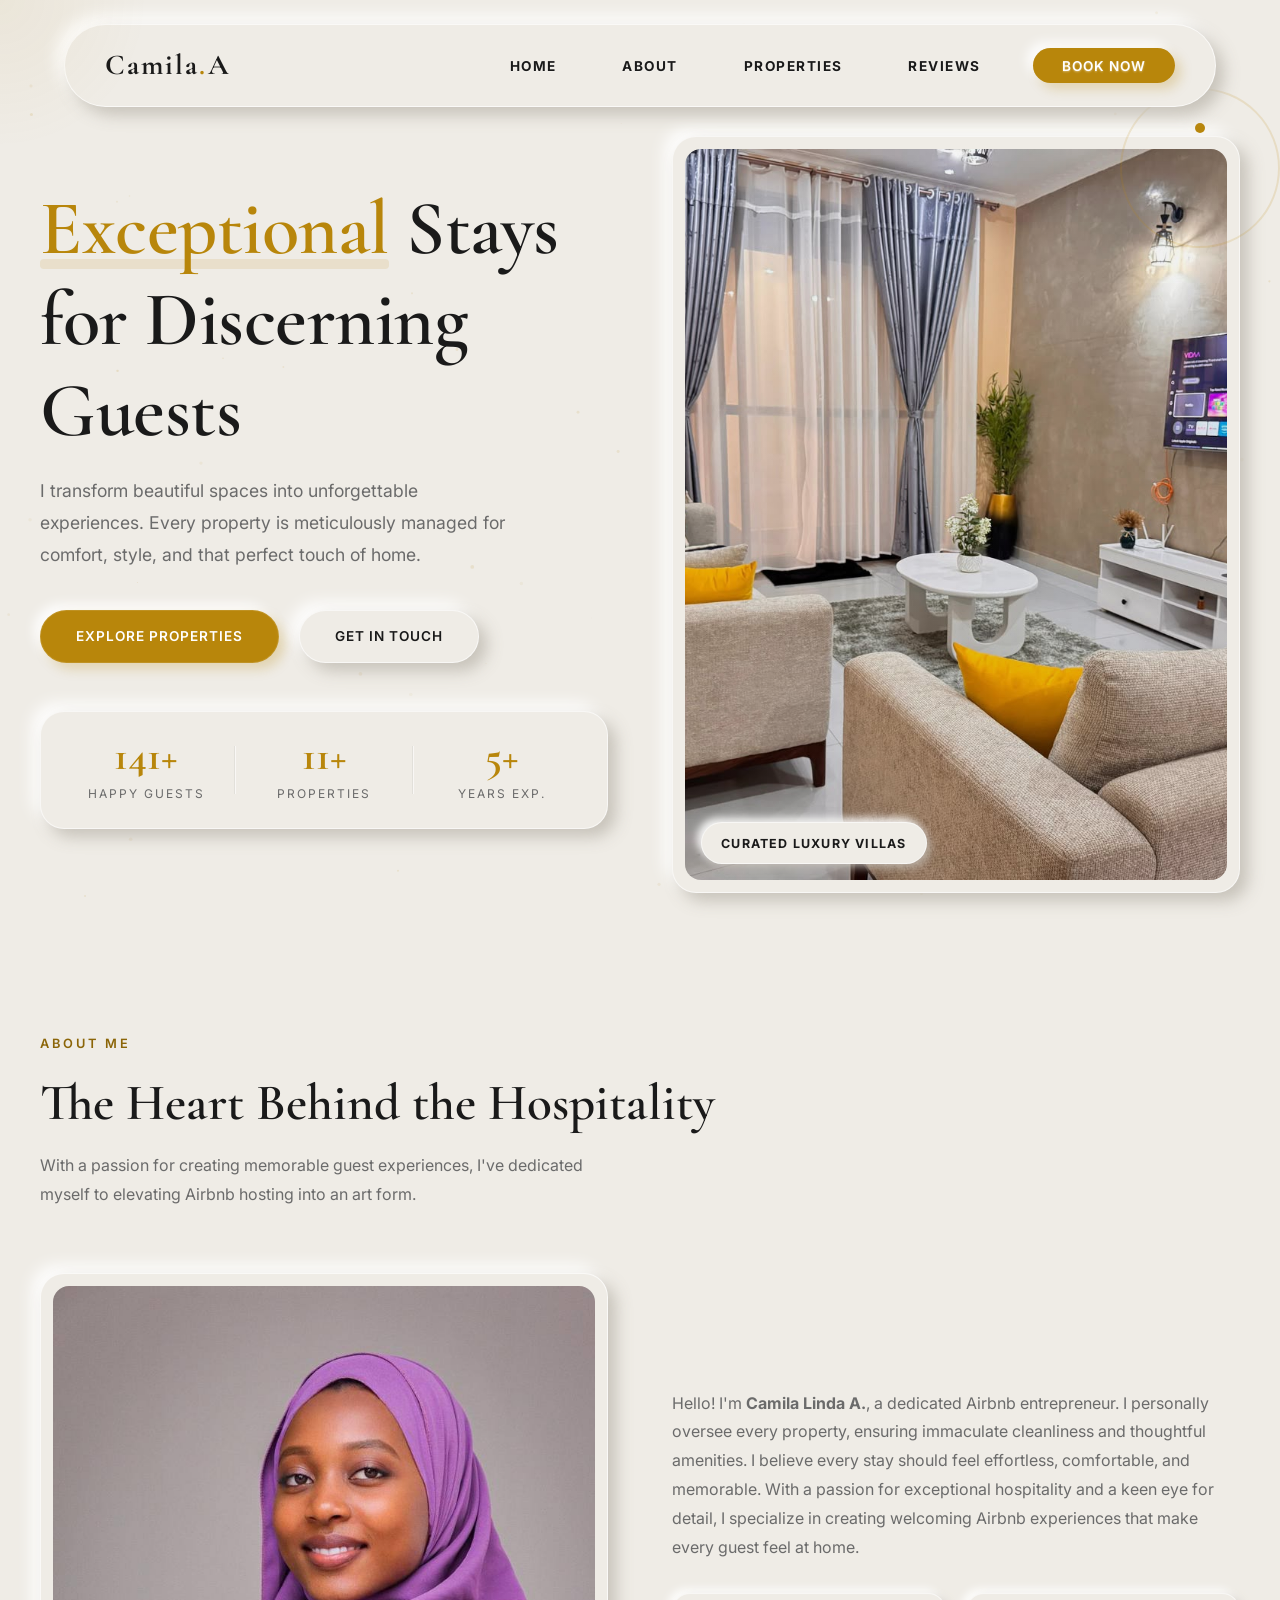
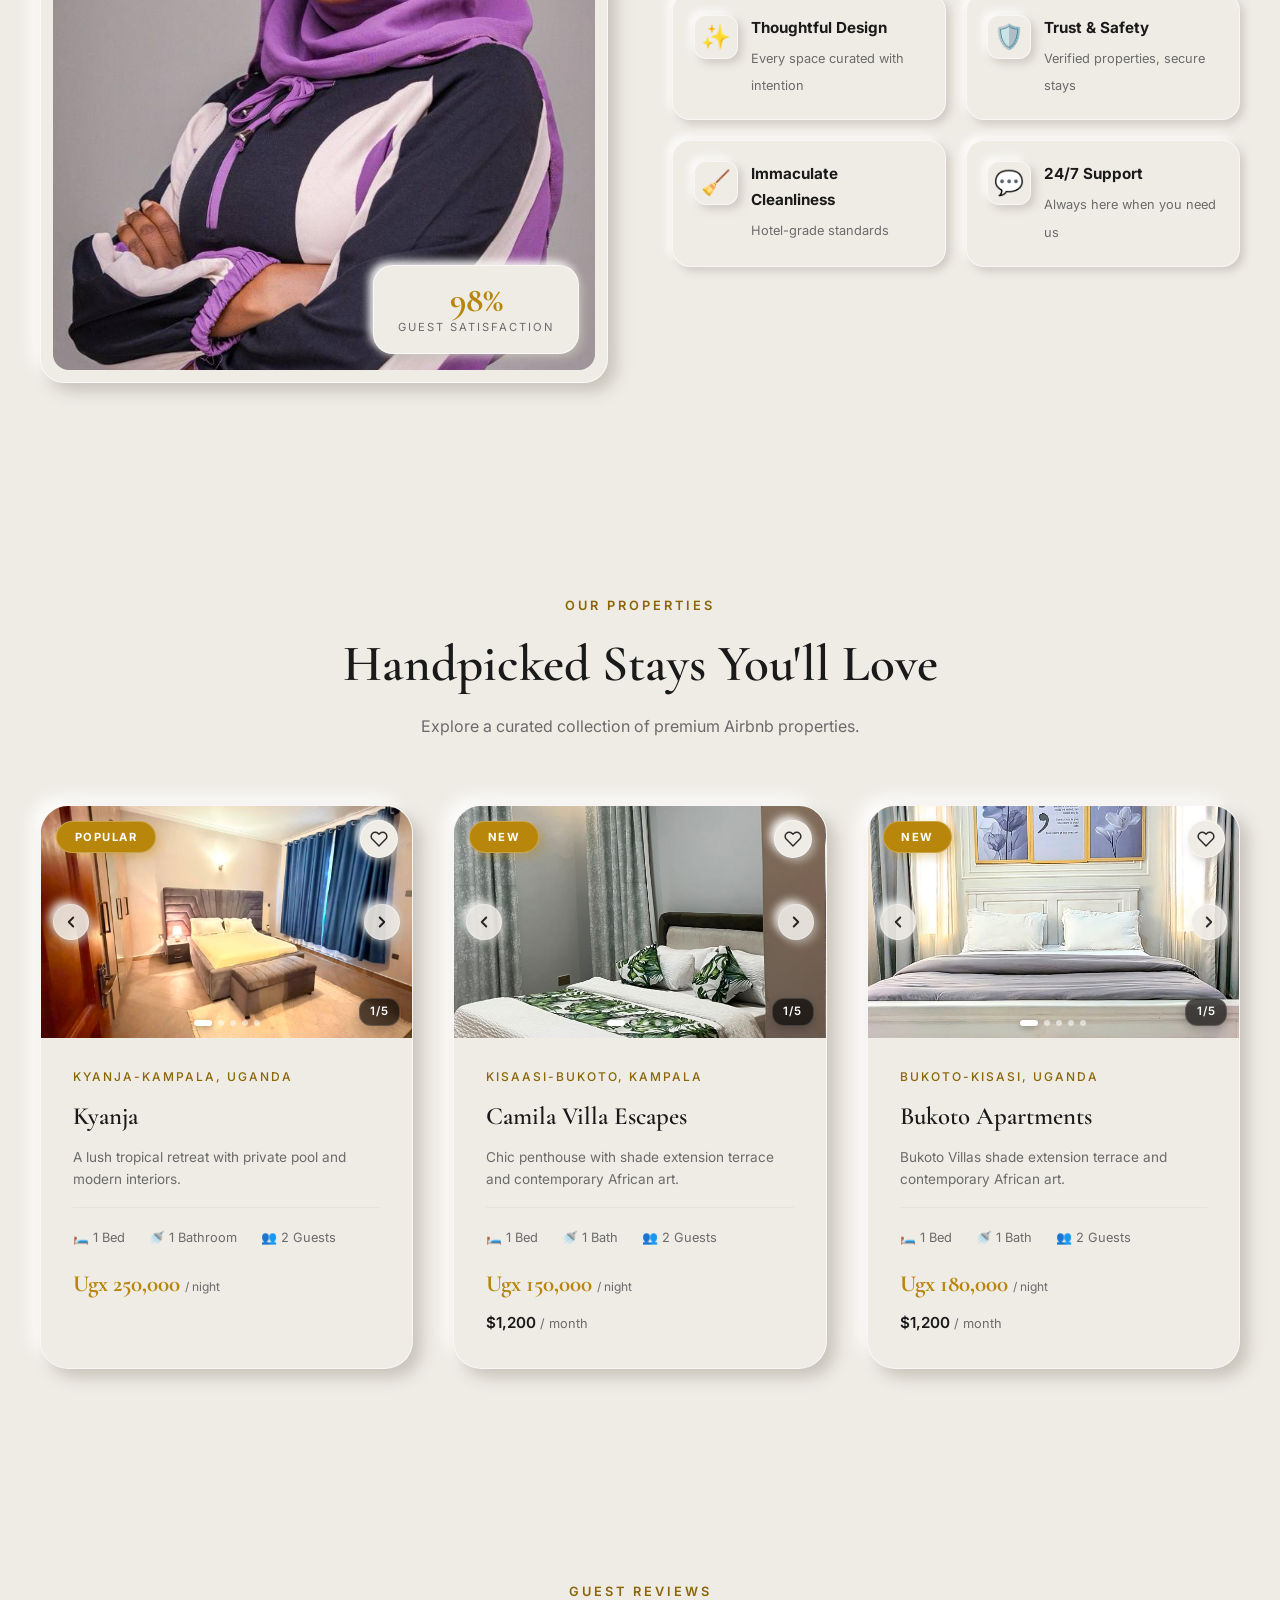
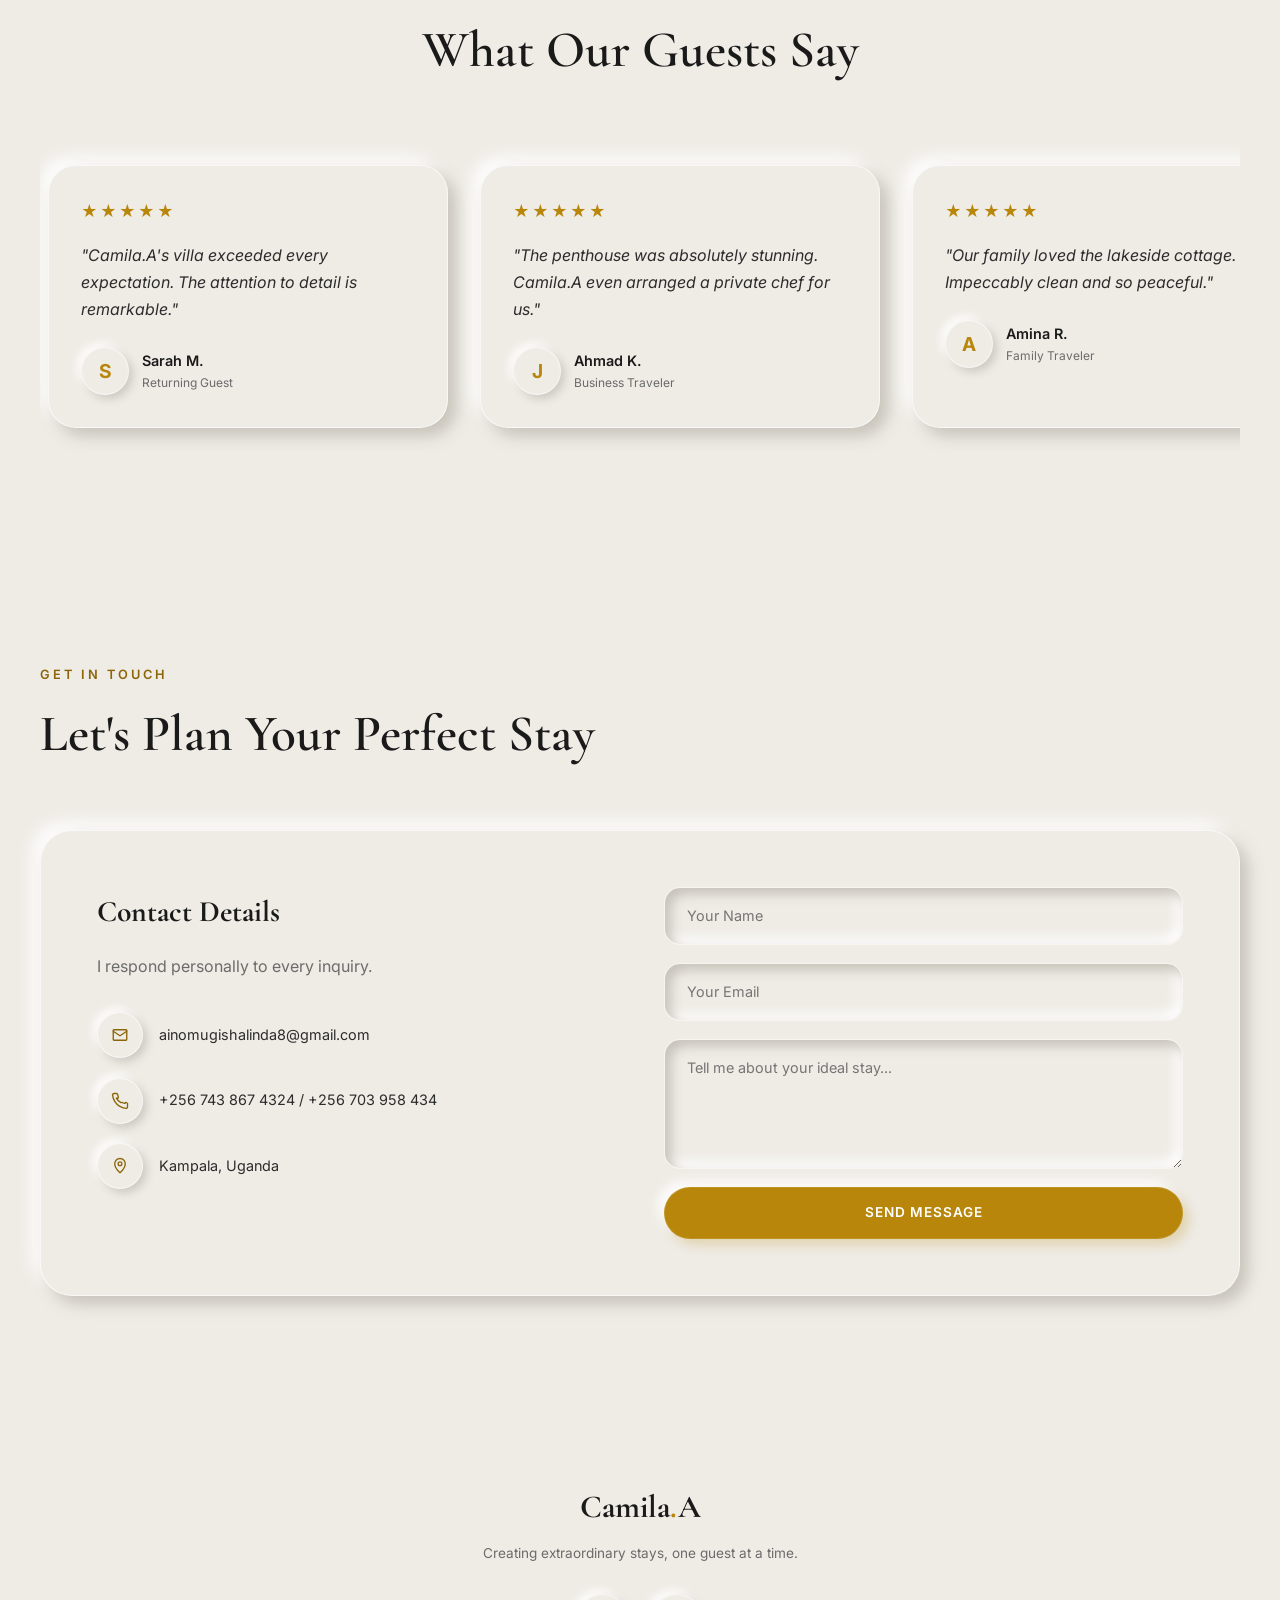
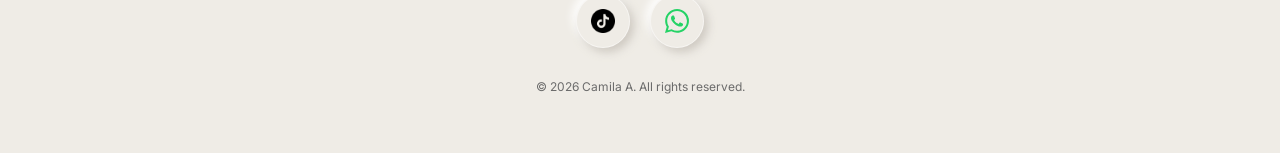
==== commit fa3b2b9d: "feat: apply luxury neumorphic design system throughout site" ====
--- a/index.html
+++ b/index.html
@@ -4,7 +4,7 @@
     <meta charset="UTF-8">
     <meta name="viewport" content="width=device-width, initial-scale=1.0">
     <meta name="description" content="Camila A. offers luxury Airbnb experiences with curated stays, elegant hospitality, and seamless guest support.">
-    <meta name="theme-color" content="#F8F7F4">
+    <meta name="theme-color" content="#EFECE6">
     <title>Camila A. | Luxury Airbnb Portfolio</title>
     <link href="https://fonts.googleapis.com/css2?family=Cormorant+Garamond:ital,wght@0,400;0,500;0,600;0,700;1,400;1,500&family=Inter:opsz,wght@14..32,400;14..32,500;14..32,600;14..32,700&display=swap" rel="stylesheet">
     <link rel="icon" type="image/svg+xml" href="favicon.svg">
--- a/style.css
+++ b/style.css
@@ -1,7 +1,7 @@
 :root {
-    --bg: #F8F7F4;
-    --bg-secondary: #F1EFEB;
-    --bg-card: #FFFFFF;
+    --bg: #EFECE6; /* Soft, warm luxury cream-grey background */
+    --bg-secondary: #E5E1D9;
+    --bg-card: #EFECE6; /* Must match body background for neumorphic effect */
     --gold: #B8860B;
     --gold-light: #D4AF37;
     --gold-dark: #8B6508;
@@ -9,16 +9,38 @@
     --text: #2C2C2C;
     --text-light: #6B6B6B;
     --text-dark: #1A1A1A;
-    --border-subtle: rgba(0, 0, 0, 0.06);
-    --shadow-card: 0 20px 50px rgba(0, 0, 0, 0.08);
-    --shadow-gold: 0 8px 24px rgba(184, 134, 11, 0.15);
+    --border-subtle: rgba(0, 0, 0, 0.04);
+    
+    /* Neumorphic shadow variables (luxury soft palette) */
+    --nm-shadow-dark: 8px 8px 16px rgba(192, 187, 178, 0.85); /* Slightly darker shade of the background */
+    --nm-shadow-light: -8px -8px 16px rgba(255, 255, 255, 0.95); /* Pure white highlight */
+    
+    --nm-shadow-dark-sm: 4px 4px 8px rgba(192, 187, 178, 0.7);
+    --nm-shadow-light-sm: -4px -4px 8px rgba(255, 255, 255, 0.95);
+    
+    --nm-inset-shadow-dark: inset 6px 6px 12px rgba(192, 187, 178, 0.85);
+    --nm-inset-shadow-light: inset -6px -6px 12px rgba(255, 255, 255, 0.95);
+
+    --nm-shadow-flat: var(--nm-shadow-dark), var(--nm-shadow-light);
+    --nm-shadow-flat-sm: var(--nm-shadow-dark-sm), var(--nm-shadow-light-sm);
+    --nm-shadow-inset: var(--nm-inset-shadow-dark), var(--nm-inset-shadow-light);
+    
+    /* Active/Pressed neumorphic shadows */
+    --nm-shadow-pressed: inset 4px 4px 8px rgba(192, 187, 178, 0.8), inset -4px -4px 8px rgba(255, 255, 255, 0.95);
+    
+    /* Primary (Gold) Neumorphism */
+    --nm-gold-shadow: 6px 6px 12px rgba(184, 134, 11, 0.25), -6px -6px 12px rgba(255, 255, 255, 0.9);
+    --nm-gold-pressed: inset 4px 4px 8px rgba(139, 101, 8, 0.6), inset -4px -4px 8px rgba(255, 255, 255, 0.2);
+
+    --shadow-card: var(--nm-shadow-flat);
+    --shadow-gold: var(--nm-gold-shadow);
     --transition-smooth: cubic-bezier(0.25, 0.46, 0.45, 0.94);
     --transition-bounce: cubic-bezier(0.34, 1.56, 0.64, 1);
 }
 
 * { margin: 0; padding: 0; box-sizing: border-box; }
 
-html { scroll-behavior: smooth; scroll-padding-top: 100px; scrollbar-width: thin; scrollbar-color: var(--gold) var(--bg); }
+html { scroll-behavior: smooth; scroll-padding-top: 120px; scrollbar-width: thin; scrollbar-color: var(--gold) var(--bg); }
 img { display: block; max-width: 100%; height: auto; }
 button, input, textarea, select { font: inherit; }
 ::-webkit-scrollbar { width: 6px; }
@@ -68,19 +90,28 @@
 }
 
 .nav {
-    position: fixed; top: 0; left: 0; width: 100%; z-index: 1000;
-    padding: 1.2rem 2.5rem; transition: all 0.4s var(--transition-smooth);
-    display: flex; align-items: center; justify-content: space-between;
-    background: rgba(248, 247, 244, 0.72);
-    backdrop-filter: blur(22px);
-    -webkit-backdrop-filter: blur(22px);
-    border-bottom: 1px solid rgba(184, 134, 11, 0.12);
-    box-shadow: 0 10px 30px rgba(0, 0, 0, 0.05);
+    position: fixed; 
+    top: 1.5rem; 
+    left: 50%; 
+    transform: translateX(-50%); 
+    width: 90%; 
+    max-width: 1200px;
+    z-index: 1000;
+    padding: 1rem 2.5rem; 
+    transition: all 0.4s var(--transition-smooth);
+    display: flex; 
+    align-items: center; 
+    justify-content: space-between;
+    background: var(--bg);
+    border-radius: 50px;
+    border: 1px solid rgba(255, 255, 255, 0.7);
+    box-shadow: var(--nm-shadow-flat);
 }
 .nav.scrolled {
-    background: rgba(248, 247, 244, 0.95); backdrop-filter: blur(24px);
-    -webkit-backdrop-filter: blur(24px); padding: 0.9rem 2.5rem;
-    border-bottom: 1px solid rgba(184, 134, 11, 0.16); box-shadow: 0 12px 35px rgba(0, 0, 0, 0.08);
+    top: 0.8rem;
+    width: 94%; 
+    padding: 0.8rem 2.5rem;
+    box-shadow: 6px 6px 12px rgba(192, 187, 178, 0.75), -6px -6px 12px rgba(255, 255, 255, 0.95);
 }
 .nav-logo {
     font-family: 'Cormorant Garamond', serif;
@@ -92,44 +123,72 @@
 .nav-links a {
     color: var(--text-dark); text-decoration: none; font-size: 0.85rem;
     font-weight: 700; letter-spacing: 1.5px; text-transform: uppercase;
-    transition: color 0.3s; position: relative; padding: 0.3rem 0;
+    transition: color 0.3s; position: relative; padding: 0.3rem 0.8rem;
     text-shadow: 0 1px 2px rgba(255, 255, 255, 0.4);
+    border-radius: 20px;
 }
 .nav-links a::after {
-    content: ''; position: absolute; bottom: -4px; left: 0; width: 0;
-    height: 1.5px; background: var(--gold); transition: width 0.35s var(--transition-smooth);
-}
-.nav-links a:hover { color: var(--text-dark); }
-.nav-links a:hover::after { width: 100%; }
+    display: none;
+}
+.nav-links a:hover { 
+    color: var(--gold-dark); 
+    box-shadow: var(--nm-shadow-pressed);
+}
 .nav-cta {
-    background: var(--gold); color: #FFFFFF !important; padding: 0.6rem 1.8rem !important;
-    border-radius: 50px; font-weight: 600 !important; letter-spacing: 1px !important;
+    background: var(--gold); 
+    color: #FFFFFF !important; 
+    padding: 0.6rem 1.8rem !important;
+    border-radius: 50px; 
+    font-weight: 600 !important; 
+    letter-spacing: 1px !important;
     transition: all 0.35s var(--transition-bounce) !important;
-    box-shadow: 0 4px 12px rgba(184, 134, 11, 0.2);
-}
-.nav-cta:hover { background: var(--gold-dark) !important; transform: translateY(-2px); box-shadow: var(--shadow-gold); }
-.nav-cta::after { display: none !important; }
-.hamburger { display: none; flex-direction: column; gap: 5px; cursor: pointer; background: none; border: none; z-index: 1001; }
-.hamburger span { width: 28px; height: 2px; background: var(--text-dark); transition: all 0.3s ease; border-radius: 2px; }
-.hamburger.active span:nth-child(1) { transform: rotate(45deg) translate(5px, 5px); }
+    box-shadow: var(--nm-gold-shadow) !important;
+}
+.nav-cta:hover { 
+    background: var(--gold) !important; 
+    transform: translateY(0) !important; 
+    box-shadow: var(--nm-gold-pressed) !important; 
+}
+.hamburger { 
+    display: none; 
+    flex-direction: column; 
+    gap: 5px; 
+    cursor: pointer; 
+    background: var(--bg); 
+    border: 1px solid rgba(255, 255, 255, 0.5); 
+    z-index: 1001;
+    width: 44px;
+    height: 44px;
+    border-radius: 50%;
+    align-items: center;
+    justify-content: center;
+    box-shadow: var(--nm-shadow-flat-sm);
+    transition: all 0.3s ease;
+}
+.hamburger:hover {
+    box-shadow: var(--nm-shadow-pressed);
+}
+.hamburger span { width: 20px; height: 2px; background: var(--text-dark); transition: all 0.3s ease; border-radius: 2px; }
+.hamburger.active span:nth-child(1) { transform: rotate(45deg) translate(4px, 4px); }
 .hamburger.active span:nth-child(2) { opacity: 0; }
-.hamburger.active span:nth-child(3) { transform: rotate(-45deg) translate(5px, -5px); }
+.hamburger.active span:nth-child(3) { transform: rotate(-45deg) translate(4px, -4px); }
 
 @media (max-width: 900px) {
     .nav-links {
         position: fixed; top: 0; right: -100%; width: 280px; height: 100vh;
-        background: rgba(248, 247, 244, 0.95); backdrop-filter: blur(25px);
-        -webkit-backdrop-filter: blur(25px); flex-direction: column;
+        background: var(--bg); 
+        flex-direction: column;
         justify-content: center; gap: 2rem; transition: right 0.5s var(--transition-smooth);
-        border-left: 1px solid var(--border-subtle); box-shadow: -5px 0 30px rgba(0,0,0,0.05);
+        border-left: 1px solid rgba(255, 255, 255, 0.3); 
+        box-shadow: -10px 0 30px rgba(192, 187, 178, 0.4);
     }
     .nav-links.active { right: 0; }
     .hamburger { display: flex; }
 }
 
-.section { position: relative; z-index: 1; padding: 6rem 2.5rem; max-width: 1300px; margin: 0 auto; scroll-margin-top: 100px; }
-
-.hero { min-height: 100vh; display: flex; align-items: center; position: relative; z-index: 1; padding: 2rem 2.5rem; max-width: 1300px; margin: 0 auto; }
+.section { position: relative; z-index: 1; padding: 7rem 2.5rem 6rem; max-width: 1300px; margin: 0 auto; scroll-margin-top: 120px; }
+
+.hero { min-height: 100vh; display: flex; align-items: center; position: relative; z-index: 1; padding: 8rem 2.5rem 2rem; max-width: 1300px; margin: 0 auto; }
 .hero-content { display: grid; grid-template-columns: 1fr 1fr; gap: 4rem; align-items: center; width: 100%; }
 .hero-text { position: relative; z-index: 2; }
 .hero-badge {
@@ -169,76 +228,87 @@
     cursor: pointer;
     text-decoration: none;
     display: inline-block;
-    transition: all 0.35s var(--transition-bounce);
+    transition: all 0.3s var(--transition-bounce);
     border: none;
     font-family: 'Inter', sans-serif;
-    backdrop-filter: blur(8px);
-    -webkit-backdrop-filter: blur(8px);
+    outline: none;
 }
 .btn-primary { 
     background: var(--gold);
     color: #FFFFFF;
-    border: 1px solid rgba(184, 134, 11, 0.3);
+    box-shadow: var(--nm-gold-shadow);
+    border: 1px solid rgba(255, 255, 255, 0.1);
 }
 .btn-primary:hover { 
-    background: var(--gold-dark);
-    transform: translateY(-3px);
-    box-shadow: 0 15px 35px rgba(184, 134, 11, 0.3);
+    background: var(--gold);
+    transform: translateY(-2px);
+    box-shadow: 8px 8px 18px rgba(184, 134, 11, 0.35), -8px -8px 18px rgba(255, 255, 255, 0.95);
+}
+.btn-primary:active {
+    transform: translateY(0);
+    box-shadow: var(--nm-gold-pressed);
 }
 .btn-outline { 
-    background: rgba(255, 255, 255, 0.6);
+    background: var(--bg-card);
     color: var(--text-dark);
-    border: 1.5px solid rgba(0, 0, 0, 0.2);
-    backdrop-filter: blur(10px);
-    -webkit-backdrop-filter: blur(10px);
+    box-shadow: var(--nm-shadow-flat);
+    border: 1px solid rgba(255, 255, 255, 0.6);
 }
 .btn-outline:hover { 
-    border-color: var(--gold);
     color: var(--gold-dark);
-    transform: translateY(-3px);
-    box-shadow: 0 15px 35px rgba(184, 134, 11, 0.15);
-    background: rgba(255, 255, 255, 0.8);
+    transform: translateY(-2px);
+    box-shadow: 10px 10px 20px rgba(192, 187, 178, 0.9), -10px -10px 20px rgba(255, 255, 255, 0.95);
+    background: var(--bg-card);
+}
+.btn-outline:active {
+    transform: translateY(0);
+    box-shadow: var(--nm-shadow-pressed);
 }
 .hero-image-wrap { position: relative; animation: fadeInUp 0.8s 0.35s ease forwards; opacity: 0; animation-fill-mode: forwards; }
 .hero-image {
-    width: 100%; aspect-ratio: 3/4; border-radius: 24px; background: #EAE7DC;
-    overflow: hidden; box-shadow: var(--shadow-card); display: flex; align-items: center; justify-content: center;
+    width: 100%; aspect-ratio: 3/4; border-radius: 24px; background: var(--bg-card);
+    padding: 12px;
+    box-shadow: var(--nm-shadow-flat); display: flex; align-items: center; justify-content: center;
     position: relative; transform: translateY(8px);
+    border: 1px solid rgba(255, 255, 255, 0.6);
 }
 .hero-image img {
     width: 100%; height: 100%; object-fit: cover; display: block;
+    border-radius: 16px;
 }
 .hero-image::before {
     content: '';
     position: absolute;
-    inset: 0;
-    background: linear-gradient(180deg, rgba(0,0,0,0.06) 0%, rgba(0,0,0,0.18) 100%);
+    inset: 12px;
+    background: linear-gradient(180deg, rgba(0,0,0,0.04) 0%, rgba(0,0,0,0.12) 100%);
     pointer-events: none;
+    border-radius: 16px;
 }
 .hero-image-badge {
     position: absolute;
-    bottom: 20px;
-    left: 20px;
-    background: rgba(248, 247, 244, 0.92);
+    bottom: 28px;
+    left: 28px;
+    background: var(--bg);
     color: var(--text-dark);
-    padding: 0.6rem 1rem;
+    padding: 0.6rem 1.2rem;
     border-radius: 999px;
     font-size: 0.78rem;
     font-weight: 700;
     letter-spacing: 1.2px;
     text-transform: uppercase;
-    box-shadow: 0 10px 24px rgba(0,0,0,0.12);
-    backdrop-filter: blur(8px);
+    box-shadow: var(--nm-shadow-flat-sm);
+    border: 1px solid rgba(255, 255, 255, 0.6);
 }
 .hero-image-placeholder {
     width: 100%; height: 100%; background: linear-gradient(135deg, #EAE7DC 0%, #D8D5CB 50%, #EAE7DC 100%);
     display: flex; align-items: center; justify-content: center;
+    border-radius: 16px;
 }
 .hero-image-placeholder .icon-large { font-size: 6rem; opacity: 0.8; animation: floatIcon 4s ease-in-out infinite; }
 @keyframes floatIcon { 0%, 100% { transform: translateY(0); } 50% { transform: translateY(-20px); } }
 .hero-accent-circle {
     position: absolute; width: 160px; height: 160px; border-radius: 50%;
-    border: 2px solid rgba(184, 134, 11, 0.25); top: -40px; right: -40px;
+    border: 2px solid rgba(184, 134, 11, 0.15); top: -40px; right: -40px;
     animation: rotateSlow 25s linear infinite; pointer-events: none;
 }
 .hero-accent-dot {
@@ -248,10 +318,25 @@
 @keyframes rotateSlow { from { transform: rotate(0deg); } to { transform: rotate(360deg); } }
 @keyframes orbitDot { 0% { transform: rotate(0deg) translateX(80px) rotate(0deg); } 100% { transform: rotate(360deg) translateX(80px) rotate(-360deg); } }
 .hero-stats {
-    display: flex; gap: 2.5rem; margin-top: 3rem;
+    display: flex; gap: 2rem; margin-top: 3rem;
+    background: var(--bg);
+    padding: 1.5rem 2rem;
+    border-radius: 24px;
+    box-shadow: var(--nm-shadow-flat);
+    border: 1px solid rgba(255, 255, 255, 0.6);
     animation: fadeInUp 0.8s 0.55s ease forwards; opacity: 0; animation-fill-mode: forwards;
 }
-.hero-stat { text-align: center; }
+.hero-stat { flex: 1; text-align: center; position: relative; }
+.hero-stat:not(:last-child)::after {
+    content: '';
+    position: absolute;
+    right: -1rem;
+    top: 15%;
+    height: 70%;
+    width: 1px;
+    background: rgba(0, 0, 0, 0.05);
+    box-shadow: 1px 0 0 rgba(255, 255, 255, 0.6);
+}
 .hero-stat-number { font-family: 'Cormorant Garamond', serif; font-size: 2.6rem; font-weight: 700; color: var(--gold); line-height: 1; }
 .hero-stat-label { font-size: 0.75rem; color: var(--text-light); letter-spacing: 2px; text-transform: uppercase; margin-top: 0.4rem; }
 @keyframes fadeInUp { from { opacity: 0; transform: translateY(35px); } to { opacity: 1; transform: translateY(0); } }
@@ -268,7 +353,7 @@
 
 @media (max-width: 600px) {
     .section { padding: 5rem 1.1rem; }
-    .hero { padding: 1.2rem 1.1rem; min-height: auto; padding-top: 7rem; }
+    .hero { padding: 1.2rem 1.1rem; min-height: auto; padding-top: 9rem; }
     .hero h1 { font-size: 2.3rem; line-height: 1.1; }
     .hero-subtitle { font-size: 1rem; margin-bottom: 1.8rem; }
     .hero-buttons { flex-direction: column; align-items: stretch; }
@@ -288,15 +373,15 @@
 }
 
 @media (max-width: 480px) {
-    .nav { padding: 1rem 1rem; }
+    .nav { padding: 0.8rem 1.2rem; width: 95%; border-radius: 40px; }
     .nav-logo { font-size: 1.55rem; }
     .nav-links { width: 100%; border-left: none; }
     .hero h1 { font-size: 2rem; }
-    .hero-image-badge { left: 12px; bottom: 12px; font-size: 0.7rem; padding: 0.55rem 0.8rem; }
+    .hero-image-badge { left: 16px; bottom: 16px; font-size: 0.7rem; padding: 0.55rem 0.8rem; }
     .about-badge { position: absolute; bottom: 15px; right: 15px; padding: 0.75rem 1.1rem; }
     .about-badge-number { font-size: 1.6rem; }
     .about-badge-text { font-size: 0.65rem; }
-    .about-image-wrap { padding: 0; }
+    .about-image-wrap { padding: 8px; }
 }
 
 .section-label {
@@ -317,14 +402,14 @@
 .about-image-wrap {
     position: relative;
     border-radius: 24px;
-    overflow: hidden;
-    box-shadow: var(--shadow-card);
     aspect-ratio: 4/5;
-    background: #EAE7DC;
+    background: var(--bg-card);
+    padding: 12px;
     display: flex;
     align-items: center;
     justify-content: center;
-    border: 1px solid rgba(255, 255, 255, 0.8);
+    box-shadow: var(--nm-shadow-flat);
+    border: 1px solid rgba(255, 255, 255, 0.7);
 }
 .about-image-wrap .about-img {
     width: 100%;
@@ -332,29 +417,28 @@
     object-fit: cover;
     object-position: center top;
     display: block;
-    border-radius: 24px;
+    border-radius: 16px;
     transition: transform 0.6s var(--transition-smooth);
 }
 .about-image-wrap:hover .about-img {
-    transform: scale(1.04);
+    transform: scale(1.03);
 }
 .about-badge {
     position: absolute;
-    bottom: 25px;
-    right: 25px;
+    bottom: 28px;
+    right: 28px;
     z-index: 5;
-    background: rgba(255, 255, 255, 0.88);
-    border: 1px solid rgba(255, 255, 255, 0.9);
-    backdrop-filter: blur(16px);
-    -webkit-backdrop-filter: blur(16px);
+    background: var(--bg);
+    border: 1px solid rgba(255, 255, 255, 0.7);
     padding: 1rem 1.5rem;
-    border-radius: 18px;
+    border-radius: 20px;
     text-align: center;
-    box-shadow: 0 15px 35px rgba(0, 0, 0, 0.12);
+    box-shadow: var(--nm-shadow-flat-sm);
     transition: transform 0.35s var(--transition-bounce);
 }
 .about-image-wrap:hover .about-badge {
     transform: translateY(-4px);
+    box-shadow: 6px 6px 12px rgba(192, 187, 178, 0.85), -6px -6px 12px rgba(255, 255, 255, 0.95);
 }
 .about-badge-number { font-family: 'Cormorant Garamond', serif; font-size: 2.2rem; font-weight: 700; color: var(--gold); line-height: 1; }
 .about-badge-text { font-size: 0.7rem; color: var(--text-light); letter-spacing: 2px; text-transform: uppercase; }
@@ -363,51 +447,47 @@
     display: flex;
     align-items: flex-start;
     gap: 0.8rem;
-    padding: 1.2rem;
-    border-radius: 16px;
-    background: rgba(255, 255, 255, 0.65);
-    border: 1px solid rgba(255, 255, 255, 0.8);
-    backdrop-filter: blur(16px);
-    -webkit-backdrop-filter: blur(16px);
+    padding: 1.3rem;
+    border-radius: 18px;
+    background: var(--bg-card);
+    border: 1px solid rgba(255, 255, 255, 0.6);
     transition: all 0.35s var(--transition-bounce);
-    box-shadow: 0 8px 24px rgba(0, 0, 0, 0.04);
+    box-shadow: var(--nm-shadow-flat-sm);
 }
 .about-feature:hover { 
-    border-color: rgba(184, 134, 11, 0.35);
-    transform: translateY(-4px);
-    box-shadow: 0 16px 36px rgba(184, 134, 11, 0.12);
-    background: rgba(255, 255, 255, 0.88);
-}
-.about-feature-icon { font-size: 1.5rem; flex-shrink: 0; width: 40px; height: 40px; border-radius: 10px; background: rgba(184, 134, 11, 0.12); display: flex; align-items: center; justify-content: center; }
+    transform: translateY(-3px);
+    box-shadow: 6px 6px 14px rgba(192, 187, 178, 0.85), -6px -6px 14px rgba(255, 255, 255, 0.95);
+}
+.about-feature:active {
+    box-shadow: var(--nm-shadow-pressed);
+    transform: translateY(0);
+}
+.about-feature-icon { font-size: 1.5rem; flex-shrink: 0; width: 44px; height: 44px; border-radius: 12px; box-shadow: var(--nm-shadow-flat-sm); border: 1px solid rgba(255,255,255,0.6); background: var(--bg); display: flex; align-items: center; justify-content: center; }
 .about-feature-text strong { display: block; color: var(--text-dark); font-size: 0.95rem; margin-bottom: 0.2rem; }
 .about-feature-text span { font-size: 0.8rem; color: var(--text-light); }
 
 @media (max-width: 900px) { .about-grid { grid-template-columns: 1fr; } }
 
-.properties-grid { display: grid; grid-template-columns: repeat(auto-fit, minmax(320px, 1fr)); gap: 2.2rem; }
+.properties-grid { display: grid; grid-template-columns: repeat(auto-fit, minmax(320px, 1fr)); gap: 2.5rem; }
 .property-card {
-    background: rgba(255, 255, 255, 0.68);
-    border-radius: 24px;
+    background: var(--bg-card);
+    border-radius: 28px;
     overflow: hidden;
-    border: 1px solid rgba(255, 255, 255, 0.8);
-    backdrop-filter: blur(20px);
-    -webkit-backdrop-filter: blur(20px);
+    border: 1px solid rgba(255, 255, 255, 0.6);
     transition: all 0.45s var(--transition-smooth);
     cursor: pointer;
-    box-shadow: 0 12px 35px rgba(0, 0, 0, 0.06);
+    box-shadow: var(--nm-shadow-flat);
 }
 .property-card:hover {
-    transform: translateY(-8px);
-    box-shadow: 0 30px 65px rgba(184, 134, 11, 0.15);
-    border-color: rgba(184, 134, 11, 0.4);
-    background: rgba(255, 255, 255, 0.88);
+    transform: translateY(-6px);
+    box-shadow: 12px 12px 24px rgba(192, 187, 178, 0.9), -12px -12px 24px rgba(255, 255, 255, 0.95);
 }
 .property-image { width: 100%; aspect-ratio: 16/10; background: #EAE7DC; position: relative; overflow: hidden; display: flex; align-items: center; justify-content: center; }
 .property-image .img-placeholder { font-size: 4rem; opacity: 0.5; transition: transform 0.5s ease; }
 .property-image img { width: 100%; height: 100%; object-fit: cover; display: block; }
 .property-card:hover .property-image .img-placeholder { transform: scale(1.1); opacity: 0.7; }
-.property-badge { position: absolute; top: 15px; left: 15px; background: rgba(184, 134, 11, 0.92); color: #FFF; padding: 0.35rem 1.1rem; border-radius: 50px; font-size: 0.7rem; font-weight: 700; letter-spacing: 1.5px; text-transform: uppercase; z-index: 10; backdrop-filter: blur(8px); -webkit-backdrop-filter: blur(8px); border: 1px solid rgba(255, 255, 255, 0.3); box-shadow: 0 4px 14px rgba(184, 134, 11, 0.25); }
-.property-body { padding: 1.8rem; }
+.property-badge { position: absolute; top: 15px; left: 15px; background: var(--gold); color: #FFF; padding: 0.35rem 1.1rem; border-radius: 50px; font-size: 0.7rem; font-weight: 700; letter-spacing: 1.5px; text-transform: uppercase; z-index: 10; border: 1px solid rgba(255, 255, 255, 0.25); box-shadow: 4px 4px 10px rgba(184, 134, 11, 0.3), -2px -2px 6px rgba(255, 255, 255, 0.15); }
+.property-body { padding: 1.8rem 2rem 2rem; }
 .property-location { font-size: 0.75rem; color: var(--gold-dark); letter-spacing: 2px; text-transform: uppercase; margin-bottom: 0.5rem; font-weight: 500; }
 .property-name { font-family: 'Cormorant Garamond', serif; font-size: 1.55rem; color: var(--text-dark); margin-bottom: 0.6rem; font-weight: 600; }
 .property-desc { font-size: 0.85rem; color: var(--text-light); line-height: 1.6; margin-bottom: 1rem; }
@@ -422,7 +502,9 @@
     gap: 2rem; 
     overflow-x: auto; 
     padding-bottom: 1.5rem; 
-    padding-top: 0.5rem;
+    padding-top: 1.2rem;
+    padding-left: 0.5rem;
+    padding-right: 0.5rem;
     scrollbar-width: none; 
     cursor: grab;
     user-select: none;
@@ -433,25 +515,21 @@
     min-width: 340px; 
     max-width: 400px;
     flex-shrink: 0; 
-    background: rgba(255, 255, 255, 0.68);
-    border: 1px solid rgba(255, 255, 255, 0.8);
-    border-radius: 22px; 
+    background: var(--bg-card);
+    border: 1px solid rgba(255, 255, 255, 0.65);
+    border-radius: 28px; 
     padding: 2rem; 
-    backdrop-filter: blur(18px);
-    -webkit-backdrop-filter: blur(18px);
     transition: all 0.4s var(--transition-smooth);
-    box-shadow: 0 10px 30px rgba(0, 0, 0, 0.05);
+    box-shadow: var(--nm-shadow-flat);
 }
 .testimonial-card:hover { 
-    background: rgba(255, 255, 255, 0.88);
-    border-color: rgba(184, 134, 11, 0.35);
-    transform: translateY(-5px);
-    box-shadow: 0 20px 45px rgba(184, 134, 11, 0.12);
+    transform: translateY(-4px);
+    box-shadow: 10px 10px 22px rgba(192, 187, 178, 0.9), -10px -10px 22px rgba(255, 255, 255, 0.95);
 }
 .testimonial-stars { color: var(--gold); font-size: 1rem; margin-bottom: 1rem; letter-spacing: 2px; }
 .testimonial-text { font-style: italic; color: var(--text); line-height: 1.7; margin-bottom: 1.5rem; }
 .testimonial-author { display: flex; align-items: center; gap: 0.8rem; }
-.testimonial-avatar { width: 45px; height: 45px; border-radius: 50%; background: linear-gradient(135deg, var(--gold-dark), var(--gold)); display: flex; align-items: center; justify-content: center; font-weight: 700; color: #FFF; font-size: 1.1rem; box-shadow: 0 4px 12px rgba(184, 134, 11, 0.25); }
+.testimonial-avatar { width: 48px; height: 48px; border-radius: 50%; background: var(--bg); box-shadow: var(--nm-shadow-flat-sm); border: 1px solid rgba(255,255,255,0.6); display: flex; align-items: center; justify-content: center; font-weight: 700; color: var(--gold); font-size: 1.2rem; }
 .testimonial-name { font-weight: 600; color: var(--text-dark); font-size: 0.9rem; }
 .testimonial-role { font-size: 0.75rem; color: var(--text-light); }
 
@@ -459,37 +537,93 @@
     display: grid; 
     grid-template-columns: 1fr 1fr; 
     gap: 3rem; 
-    background: rgba(255, 255, 255, 0.65);
-    border-radius: 28px; 
+    background: var(--bg-card);
+    border-radius: 32px; 
     padding: 3.5rem; 
-    border: 1px solid rgba(255, 255, 255, 0.8);
-    backdrop-filter: blur(22px);
-    -webkit-backdrop-filter: blur(22px);
-    box-shadow: 0 15px 45px rgba(0, 0, 0, 0.06);
+    border: 1px solid rgba(255, 255, 255, 0.65);
+    box-shadow: var(--nm-shadow-flat);
 }
 .contact-info h3 { font-family: 'Cormorant Garamond', serif; font-size: 1.85rem; color: var(--text-dark); margin-bottom: 1rem; }
 .contact-intro { color: var(--text-light); margin-bottom: 2rem; }
 .contact-detail { display: flex; align-items: center; gap: 1rem; margin-bottom: 1.2rem; color: var(--text); font-size: 0.9rem; }
-.contact-detail-icon { width: 42px; height: 42px; border-radius: 12px; background: rgba(184, 134, 11, 0.12); display: flex; align-items: center; justify-content: center; color: var(--gold-dark); flex-shrink: 0; }
+.contact-detail-icon { 
+    width: 46px; 
+    height: 46px; 
+    border-radius: 50%; 
+    background: var(--bg); 
+    box-shadow: var(--nm-shadow-flat-sm); 
+    border: 1px solid rgba(255,255,255,0.65);
+    display: flex; 
+    align-items: center; 
+    justify-content: center; 
+    color: var(--gold-dark); 
+    flex-shrink: 0; 
+    transition: all 0.3s ease;
+}
+.contact-detail-icon:hover {
+    box-shadow: var(--nm-shadow-pressed);
+}
 .contact-detail-icon svg { width: 18px; height: 18px; }
 .contact-form { display: flex; flex-direction: column; gap: 1.1rem; }
-.contact-form input, .contact-form textarea { background: rgba(255, 255, 255, 0.6); border: 1px solid rgba(0, 0, 0, 0.08); padding: 1rem 1.2rem; border-radius: 14px; color: var(--text-dark); font-family: 'Inter', sans-serif; font-size: 0.9rem; transition: all 0.3s ease; outline: none; backdrop-filter: blur(8px); -webkit-backdrop-filter: blur(8px); }
-.contact-form input:focus, .contact-form textarea:focus { border-color: var(--gold); box-shadow: 0 0 0 4px rgba(184, 134, 11, 0.15); background: rgba(255, 255, 255, 0.95); }
-.contact-form textarea { min-height: 120px; resize: vertical; }
+.contact-form input, .contact-form textarea { 
+    background: var(--bg); 
+    border: 1px solid rgba(255, 255, 255, 0.5); 
+    padding: 1rem 1.4rem; 
+    border-radius: 16px; 
+    color: var(--text-dark); 
+    font-family: 'Inter', sans-serif; 
+    font-size: 0.9rem; 
+    transition: all 0.3s ease; 
+    outline: none; 
+    box-shadow: var(--nm-shadow-inset);
+}
+.contact-form input:focus, .contact-form textarea:focus { 
+    border-color: rgba(184, 134, 11, 0.4); 
+    box-shadow: inset 6px 6px 14px rgba(192, 187, 178, 0.9), inset -6px -6px 14px rgba(255, 255, 255, 0.95), 0 0 0 3px rgba(184, 134, 11, 0.1);
+}
+.contact-form textarea { min-height: 130px; resize: vertical; }
 
 @media (max-width: 768px) { .contact-grid { grid-template-columns: 1fr; padding: 2rem; } }
 
-.footer { text-align: center; padding: 3rem 2rem; border-top: 1px solid var(--border-subtle); color: var(--text-light); font-size: 0.85rem; }
+.footer { 
+    text-align: center; 
+    padding: 3.5rem 2rem; 
+    border-top: none;
+    margin-top: 2rem;
+    color: var(--text-light); 
+    font-size: 0.85rem; 
+}
 .footer-logo { font-family: 'Cormorant Garamond', serif; font-size: 2rem; font-weight: 700; color: var(--text-dark); margin-bottom: 0.5rem; }
 .footer-logo span { color: var(--gold); }
-.footer-socials { display: flex; gap: 1rem; justify-content: center; align-items: center; margin: 1.5rem 0; flex-wrap: wrap; }
-.footer-socials a { color: var(--text-light); text-decoration: none; width: 50px; height: 50px; border-radius: 50%; border: 1px solid rgba(0, 0, 0, 0.08); display: flex; align-items: center; justify-content: center; transition: all 0.3s ease; background: #FFFFFF; box-shadow: 0 8px 18px rgba(0, 0, 0, 0.08); overflow: hidden; }
+.footer-socials { display: flex; gap: 1.2rem; justify-content: center; align-items: center; margin: 1.8rem 0; flex-wrap: wrap; }
+.footer-socials a { 
+    color: var(--text-light); 
+    text-decoration: none; 
+    width: 54px; 
+    height: 54px; 
+    border-radius: 50%; 
+    border: 1px solid rgba(255, 255, 255, 0.6); 
+    display: flex; 
+    align-items: center; 
+    justify-content: center; 
+    transition: all 0.3s ease; 
+    background: var(--bg); 
+    box-shadow: var(--nm-shadow-flat-sm); 
+    overflow: hidden; 
+}
 .footer-socials a::before { display: none; }
 .footer-socials a img { width: 24px; height: 24px; object-fit: contain; position: relative; z-index: 1; }
 .footer-socials a svg { transition: transform 0.3s ease; }
-.footer-socials a:hover { transform: translateY(-3px) scale(1.08); box-shadow: 0 14px 28px rgba(0, 0, 0, 0.12); }
+.footer-socials a:hover { 
+    transform: translateY(-2px); 
+    box-shadow: 6px 6px 12px rgba(192, 187, 178, 0.85), -6px -6px 12px rgba(255, 255, 255, 0.95);
+}
+.footer-socials a:active { 
+    transform: translateY(0);
+    box-shadow: var(--nm-shadow-pressed);
+}
 .footer-socials .social-whatsapp:hover svg { transform: scale(1.15); }
-.footer-socials .social-tiktok, .footer-socials .social-whatsapp { background: #FFFFFF; border-color: rgba(0, 0, 0, 0.08); }
+.footer-socials .social-tiktok, .footer-socials .social-whatsapp { background: var(--bg); border-color: rgba(255, 255, 255, 0.5); }
 
 .reveal { opacity: 0; transform: translateY(40px); transition: opacity 0.8s ease, transform 0.8s var(--transition-smooth); }
 .reveal.visible { opacity: 1; transform: translateY(0); }
@@ -519,8 +653,8 @@
     transform: translateY(40px) scale(0.8);
     pointer-events: none;
     transition: all 0.4s var(--transition-bounce);
-    box-shadow: 0 10px 25px rgba(37, 211, 102, 0.45);
-    border: 2px solid rgba(255, 255, 255, 0.85);
+    box-shadow: 0 8px 20px rgba(37, 211, 102, 0.5), -4px -4px 10px rgba(80, 255, 140, 0.25), 4px 4px 12px rgba(20, 140, 60, 0.35);
+    border: 2px solid rgba(255, 255, 255, 0.7);
 }
 
 .whatsapp-float.show {
@@ -531,9 +665,9 @@
 }
 
 .whatsapp-float:hover {
-    transform: translateY(-6px) scale(1.12) !important;
+    transform: translateY(-4px) scale(1.08) !important;
     background: #20ba5a;
-    box-shadow: 0 15px 35px rgba(37, 211, 102, 0.6);
+    box-shadow: 0 14px 30px rgba(37, 211, 102, 0.7), inset 0 0 0 0 rgba(0,0,0,0);
 }
 
 .whatsapp-icon-svg {
@@ -639,12 +773,10 @@
     top: 14px;
     right: 14px;
     z-index: 10;
-    width: 36px;
-    height: 36px;
+    width: 38px;
+    height: 38px;
     border-radius: 50%;
-    background: rgba(255, 255, 255, 0.85);
-    backdrop-filter: blur(8px);
-    -webkit-backdrop-filter: blur(8px);
+    background: var(--bg);
     border: 1px solid rgba(255, 255, 255, 0.6);
     color: #2C2C2C;
     display: flex;
@@ -652,15 +784,19 @@
     justify-content: center;
     cursor: pointer;
     transition: all 0.3s var(--transition-bounce);
-    box-shadow: 0 4px 12px rgba(0, 0, 0, 0.15);
+    box-shadow: var(--nm-shadow-flat-sm);
     outline: none;
 }
 
 .slider-heart-btn:hover {
-    background: #FFFFFF;
-    transform: scale(1.12);
+    background: var(--bg);
+    transform: scale(1.1);
     color: #e74c3c;
-    box-shadow: 0 6px 18px rgba(0, 0, 0, 0.2);
+    box-shadow: 4px 4px 8px rgba(192, 187, 178, 0.7), -4px -4px 8px rgba(255, 255, 255, 0.95);
+}
+.slider-heart-btn:active {
+    box-shadow: inset 3px 3px 6px rgba(192, 187, 178, 0.8), inset -3px -3px 6px rgba(255, 255, 255, 0.95);
+    transform: scale(0.95);
 }
 
 .slider-heart-btn .heart-icon {
@@ -670,10 +806,11 @@
 }
 
 .slider-heart-btn.liked {
-    background: #FFFFFF;
+    background: var(--bg);
     color: #e74c3c;
-    border-color: #e74c3c;
-    transform: scale(1.1);
+    box-shadow: inset 3px 3px 7px rgba(192, 187, 178, 0.8), inset -3px -3px 7px rgba(255, 255, 255, 0.95);
+    border-color: rgba(231, 76, 60, 0.3);
+    transform: scale(1.05);
 }
 
 .slider-heart-btn.liked .heart-icon {
@@ -693,21 +830,19 @@
     top: 50%;
     transform: translateY(-50%);
     z-index: 10;
-    width: 34px;
-    height: 34px;
+    width: 36px;
+    height: 36px;
     border-radius: 50%;
-    background: rgba(255, 255, 255, 0.85);
-    backdrop-filter: blur(8px);
-    -webkit-backdrop-filter: blur(8px);
-    border: 1px solid rgba(255, 255, 255, 0.5);
+    background: var(--bg);
+    border: 1px solid rgba(255, 255, 255, 0.6);
     color: #1A1A1A;
     display: flex;
     align-items: center;
     justify-content: center;
     cursor: pointer;
-    opacity: 0.85;
+    opacity: 0.9;
     transition: all 0.3s ease;
-    box-shadow: 0 4px 12px rgba(0, 0, 0, 0.18);
+    box-shadow: var(--nm-shadow-flat-sm);
     outline: none;
 }
 
@@ -721,14 +856,15 @@
 
 .slider-arrow:hover {
     opacity: 1;
-    background: #FFFFFF;
+    background: var(--bg);
     color: var(--gold-dark);
-    transform: translateY(-50%) scale(1.12);
-    box-shadow: 0 6px 18px rgba(0, 0, 0, 0.25);
+    transform: translateY(-50%) scale(1.1);
+    box-shadow: 5px 5px 10px rgba(192, 187, 178, 0.85), -5px -5px 10px rgba(255, 255, 255, 0.95);
 }
 
 .slider-arrow:active {
     transform: translateY(-50%) scale(0.95);
+    box-shadow: inset 3px 3px 6px rgba(192, 187, 178, 0.8), inset -3px -3px 6px rgba(255, 255, 255, 0.95);
 }
 
 /* Slider Dots Indicator */
